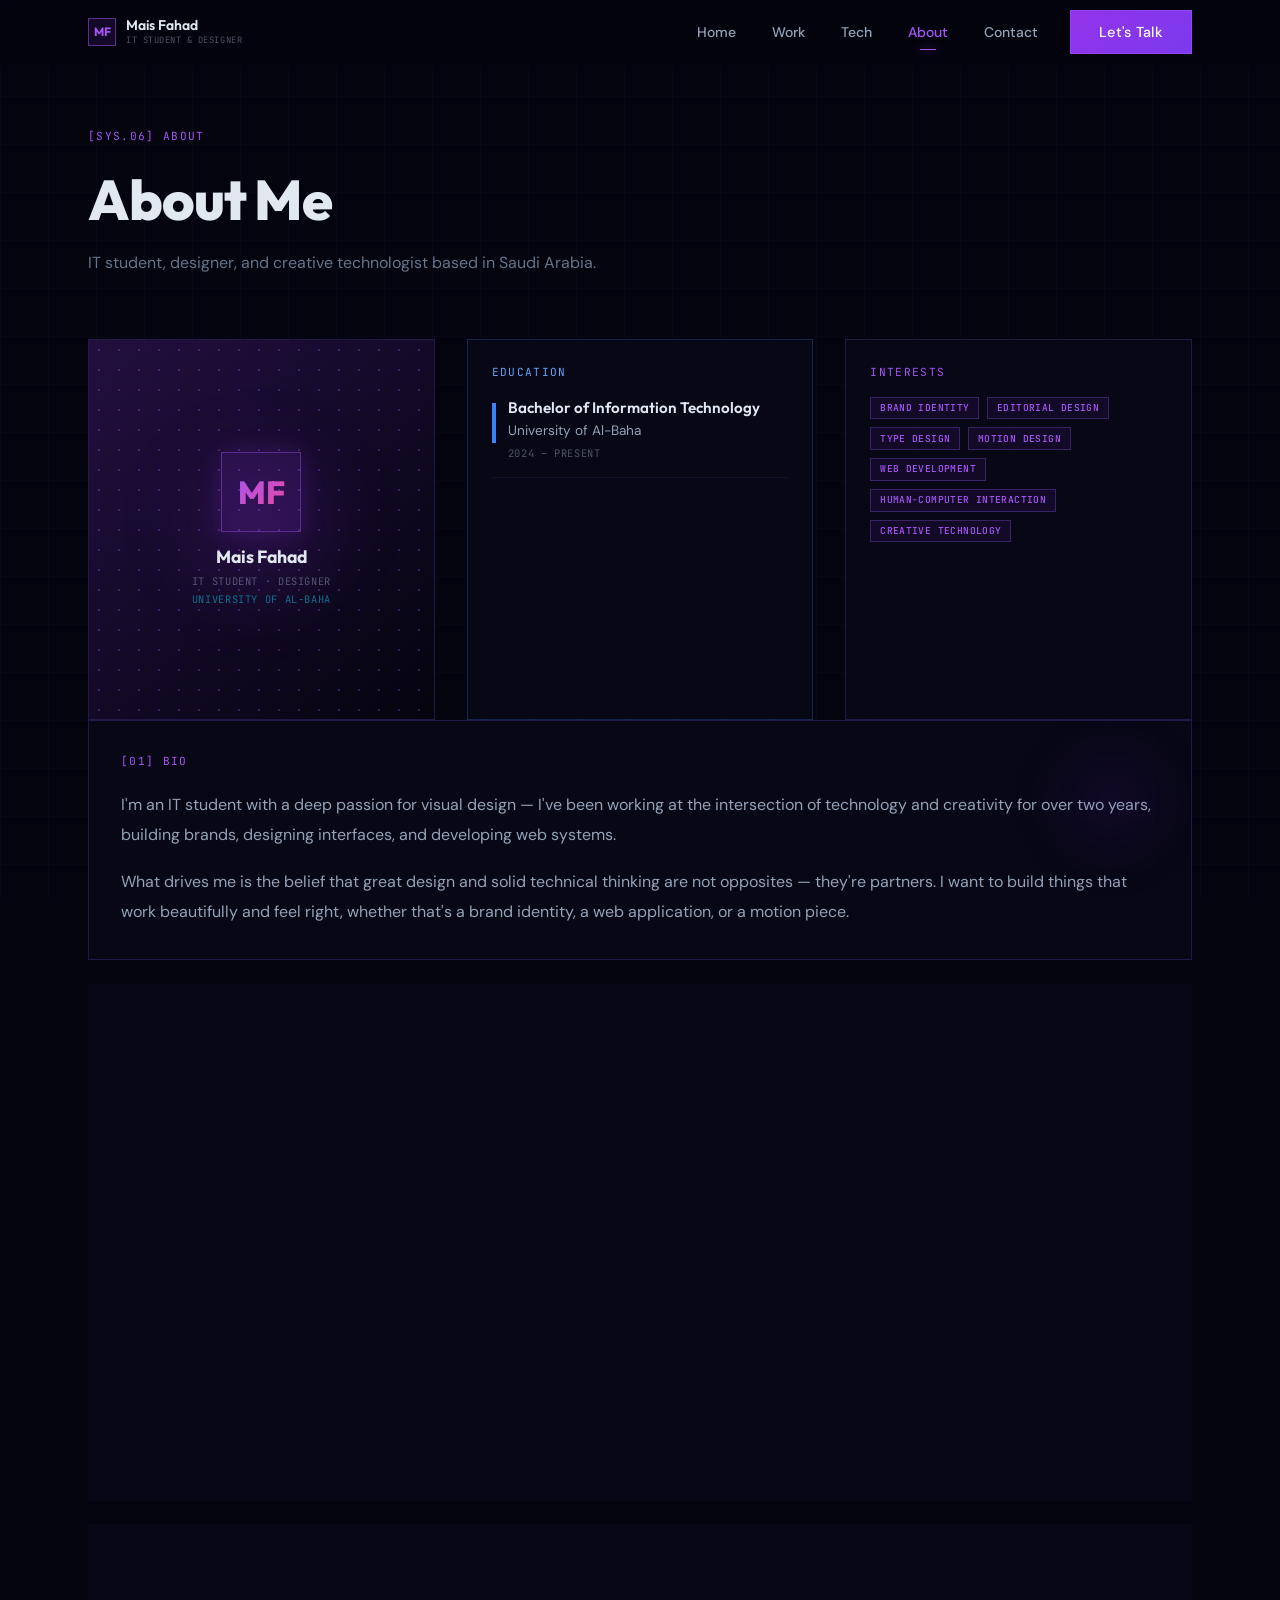
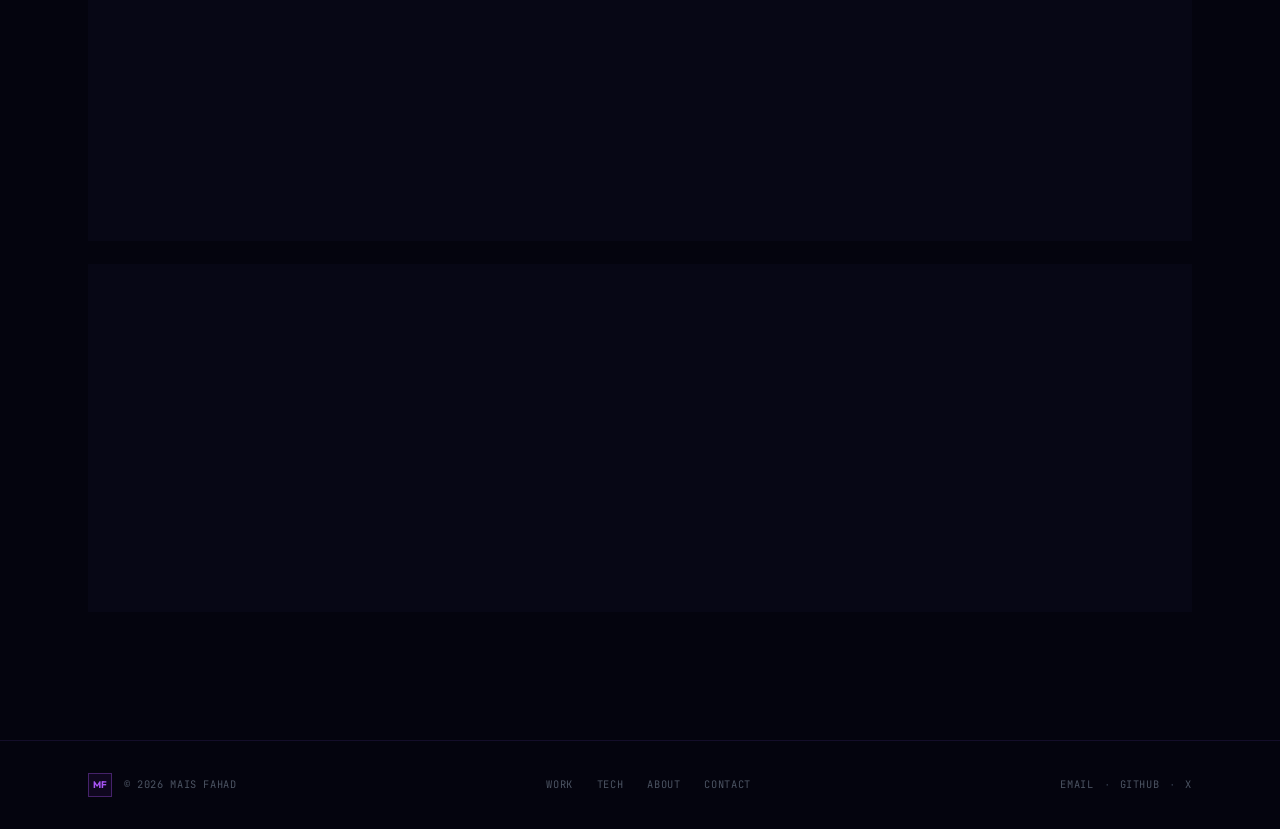
==== about.html @ eadaa285 "first" ====
<!DOCTYPE html>
<html lang="en">
  <head>
    <meta charset="UTF-8" />
    <meta name="viewport" content="width=device-width, initial-scale=1.0" />
    <title>About — Mais Fahad</title>
    <link rel="stylesheet" href="css/style.css" />
  </head>
  <body data-page="about">
    <div class="site">
      <!-- Very subtle pixel grid over entire site -->
      <div class="site-grid" aria-hidden="true"></div>

      <!-- ===== NAVIGATION ===== -->
      <header class="nav" id="nav">
        <nav class="nav__inner">
          <a href="index.html" class="nav__logo">
            <div class="nav__logo-mark"><span>MF</span></div>
            <div class="nav__logo-text">
              <span class="nav__logo-name">Mais Fahad</span>
              <span class="label-mono nav__logo-role">IT STUDENT &amp; DESIGNER</span>
            </div>
          </a>

          <!-- Desktop links -->
          <div class="nav__links">
            <a href="index.html" class="nav__link">Home</a>
            <a href="work.html" class="nav__link">Work</a>
            <a href="tech.html" class="nav__link">Tech</a>
            <a href="about.html" class="nav__link is-active">About</a>
            <a href="contact.html" class="nav__link">Contact</a>
            <a href="contact.html" class="btn-primary nav__cta">Let's Talk</a>
          </div>

          <!-- Mobile hamburger -->
          <button class="nav__toggle" id="nav-toggle" aria-label="Toggle menu" aria-expanded="false" aria-controls="mobile-menu" type="button">
            <span class="nav__toggle-bar"></span>
            <span class="nav__toggle-bar"></span>
            <span class="nav__toggle-bar"></span>
          </button>
        </nav>

        <!-- Mobile menu (opened by the hamburger) -->
        <div class="nav__mobile" id="mobile-menu">
          <a href="index.html" class="nav__mobile-link">Home</a>
          <a href="work.html" class="nav__mobile-link">Work</a>
          <a href="tech.html" class="nav__mobile-link">Tech</a>
          <a href="about.html" class="nav__mobile-link is-active">About</a>
          <a href="contact.html" class="nav__mobile-link">Contact</a>
        </div>
      </header>

      <!-- ===== PAGE CONTENT ===== -->
      <main class="site-main page-enter">
<div class="about">
  <!-- ===== HEADER ===== -->
  <div class="about__header">
    <div class="section-label about__eyebrow">[SYS.06] ABOUT</div>
    <h1 class="about__title">About Me</h1>
    <p class="about__intro">IT student, designer, and creative technologist based in Saudi Arabia.</p>
  </div>

  <!-- ===== IDENTITY / EDUCATION / INTERESTS ===== -->
  <div class="about__top">
    <!-- Avatar / identity card -->
    <div>
      <div class="neon-card about-identity">
        <div class="about-identity__bg"></div>
        <div class="about-identity__dots"></div>
        <div class="about-identity__glow" aria-hidden="true"></div>
        <div class="about-identity__content">
          <div class="about-identity__monogram">
            <span class="about-identity__initials">MF</span>
          </div>
          <div class="about-identity__text">
            <div class="about-identity__name">Mais Fahad</div>
            <div class="label-mono about-identity__role">IT STUDENT · DESIGNER</div>
            <div class="label-mono about-identity__school">UNIVERSITY OF AL-BAHA</div>
          </div>
        </div>
      </div>
    </div>

    <!-- Education -->
    <div class="neon-card about-education">
      <div class="section-label about-education__label">EDUCATION</div>
      <div class="about-education__item">
        <div class="about-education__bar"></div>
        <div>
          <div class="about-education__degree">Bachelor of Information Technology</div>
          <div class="about-education__school">University of Al-Baha</div>
          <div class="label-mono about-education__dates">2024 – PRESENT</div>
        </div>
      </div>
    </div>

    <!-- Interests -->
    <div class="neon-card about-interests">
      <div class="section-label about-interests__label">INTERESTS</div>
      <div class="about-interests__list">
        <span class="tag about-tag">Brand Identity</span>
        <span class="tag about-tag">Editorial Design</span>
        <span class="tag about-tag">Type Design</span>
        <span class="tag about-tag">Motion Design</span>
        <span class="tag about-tag">Web Development</span>
        <span class="tag about-tag">Human-Computer Interaction</span>
        <span class="tag about-tag">Creative Technology</span>
      </div>
    </div>
  </div>

  <!-- ===== MAIN COLUMN ===== -->
  <div class="about__main">
    <!-- Bio -->
    <div class="neon-card about-card about-bio">
      <div class="about-bio__glow" aria-hidden="true"></div>
      <div class="section-label about-card__label">[01] BIO</div>
      <p class="about-bio__text about-bio__text--spaced">
        I'm an IT student with a deep passion for visual design — I've been working at the
        intersection of technology and creativity for over two years, building brands,
        designing interfaces, and developing web systems.
      </p>
      <p class="about-bio__text">
        What drives me is the belief that great design and solid technical thinking are not
        opposites — they're partners. I want to build things that work beautifully and feel
        right, whether that's a brand identity, a web application, or a motion piece.
      </p>
    </div>

    <!-- Skills -->
    <div class="neon-card about-card">
      <div class="section-label about-card__label about-card__label--lg">[02] SKILLS</div>
      <div class="about-skills">
        <div class="about-skill about-accent--lilac about-skill--ui-ux">
          <div class="about-skill__head">
            <span class="about-skill__name">UI/UX Design</span>
            <span class="label-mono">90%</span>
          </div>
          <div class="about-skill__track">
            <div class="about-skill__fill"></div>
            <div class="about-skill__marker"></div>
          </div>
        </div>
        <div class="about-skill about-accent--pink about-skill--graphic">
          <div class="about-skill__head">
            <span class="about-skill__name">Graphic Design</span>
            <span class="label-mono">92%</span>
          </div>
          <div class="about-skill__track">
            <div class="about-skill__fill"></div>
            <div class="about-skill__marker"></div>
          </div>
        </div>
        <div class="about-skill about-accent--purple about-skill--branding">
          <div class="about-skill__head">
            <span class="about-skill__name">Branding</span>
            <span class="label-mono">85%</span>
          </div>
          <div class="about-skill__track">
            <div class="about-skill__fill"></div>
            <div class="about-skill__marker"></div>
          </div>
        </div>
        <div class="about-skill about-accent--orange about-skill--motion">
          <div class="about-skill__head">
            <span class="about-skill__name">Motion Graphics</span>
            <span class="label-mono">75%</span>
          </div>
          <div class="about-skill__track">
            <div class="about-skill__fill"></div>
            <div class="about-skill__marker"></div>
          </div>
        </div>
        <div class="about-skill about-accent--blue about-skill--html-css">
          <div class="about-skill__head">
            <span class="about-skill__name">HTML &amp; CSS</span>
            <span class="label-mono">88%</span>
          </div>
          <div class="about-skill__track">
            <div class="about-skill__fill"></div>
            <div class="about-skill__marker"></div>
          </div>
        </div>
        <div class="about-skill about-accent--yellow about-skill--javascript">
          <div class="about-skill__head">
            <span class="about-skill__name">JavaScript</span>
            <span class="label-mono">72%</span>
          </div>
          <div class="about-skill__track">
            <div class="about-skill__fill"></div>
            <div class="about-skill__marker"></div>
          </div>
        </div>
        <div class="about-skill about-accent--purple about-skill--php">
          <div class="about-skill__head">
            <span class="about-skill__name">PHP</span>
            <span class="label-mono">65%</span>
          </div>
          <div class="about-skill__track">
            <div class="about-skill__fill"></div>
            <div class="about-skill__marker"></div>
          </div>
        </div>
        <div class="about-skill about-accent--cyan about-skill--mysql">
          <div class="about-skill__head">
            <span class="about-skill__name">MySQL</span>
            <span class="label-mono">68%</span>
          </div>
          <div class="about-skill__track">
            <div class="about-skill__fill"></div>
            <div class="about-skill__marker"></div>
          </div>
        </div>
      </div>
    </div>

    <!-- Tools -->
    <div class="neon-card about-card">
      <div class="section-label about-card__label">[03] TOOLS</div>
      <div class="about-tools">
        <div class="about-tool about-accent--lilac">
          <div class="about-tool__bar"></div>
          <div>
            <div class="about-tool__name">Figma</div>
            <div class="label-mono about-tool__category">DESIGN</div>
          </div>
        </div>
        <div class="about-tool about-accent--orange">
          <div class="about-tool__bar"></div>
          <div>
            <div class="about-tool__name">Adobe Illustrator</div>
            <div class="label-mono about-tool__category">DESIGN</div>
          </div>
        </div>
        <div class="about-tool about-accent--blue">
          <div class="about-tool__bar"></div>
          <div>
            <div class="about-tool__name">Adobe Photoshop</div>
            <div class="label-mono about-tool__category">DESIGN</div>
          </div>
        </div>
        <div class="about-tool about-accent--purple">
          <div class="about-tool__bar"></div>
          <div>
            <div class="about-tool__name">After Effects</div>
            <div class="label-mono about-tool__category">MOTION</div>
          </div>
        </div>
        <div class="about-tool about-accent--cyan">
          <div class="about-tool__bar"></div>
          <div>
            <div class="about-tool__name">VS Code</div>
            <div class="label-mono about-tool__category">DEVELOPMENT</div>
          </div>
        </div>
      </div>
    </div>

    <!-- Experience -->
    <div class="neon-card about-card">
      <div class="section-label about-card__label about-card__label--lg">[04] EXPERIENCE</div>
      <div class="about-timeline">
        <div class="about-timeline__item about-accent--lilac">
          <div class="about-timeline__rail">
            <div class="about-timeline__dot"></div>
            <div class="about-timeline__line"></div>
          </div>
          <div class="about-timeline__body">
            <div class="about-timeline__head">
              <div>
                <div class="about-timeline__org">Tuwaiq Club</div>
                <div class="about-timeline__role">Graphic Design Department</div>
              </div>
              <span class="tag about-timeline__tag">University Club</span>
            </div>
            <p class="about-timeline__text">Designed visual content for data science and AI events, summer challenge campaigns, calendars, and educational materials. Led visual direction for several club initiatives.</p>
          </div>
        </div>

        <div class="about-timeline__item about-accent--blue">
          <div class="about-timeline__rail">
            <div class="about-timeline__dot"></div>
          </div>
          <div class="about-timeline__body">
            <div class="about-timeline__head">
              <div>
                <div class="about-timeline__org">Google Developer Groups</div>
                <div class="about-timeline__role">University of Al Baha</div>
              </div>
              <span class="tag about-timeline__tag">Community Organization</span>
            </div>
            <p class="about-timeline__text">Created visual content for GDG UBA events including the Big Sisters initiative and data privacy awareness campaigns. Contributed to building a consistent brand voice for the chapter.</p>
          </div>
        </div>
      </div>
    </div>
  </div>
</div>
      </main>

      <!-- ===== FOOTER ===== -->
      <footer class="footer">
        <div class="footer__inner">
          <div class="footer__brand">
            <div class="footer__logo-mark"><span>MF</span></div>
            <span class="label-mono">© 2026 MAIS FAHAD</span>
          </div>

          <div class="footer__nav">
            <a href="work.html" class="label-mono">WORK</a>
            <a href="tech.html" class="label-mono">TECH</a>
            <a href="about.html" class="label-mono">ABOUT</a>
            <a href="contact.html" class="label-mono">CONTACT</a>
          </div>

          <div class="footer__social">
            <a href="mailto:maeesfahad@gmail.com" class="label-mono">EMAIL</a>
            <span class="footer__sep">·</span>
            <a href="https://github.com/miishooo" target="_blank" rel="noopener noreferrer" class="label-mono">GITHUB</a>
            <span class="footer__sep">·</span>
            <a href="https://x.com/it_miso07?s=11" target="_blank" rel="noopener noreferrer" class="label-mono">X</a>
          </div>
        </div>
      </footer>
    </div>

    <script src="js/script.js"></script>
  </body>
</html>
---- css/style.css ----
/* ==========================================================================
   MAIS FAHAD — PORTFOLIO
   Single stylesheet for every page.

   TABLE OF CONTENTS
   1. Fonts
   2. Design tokens (colors, fonts)  <- edit colors here
   3. Reset
   4. Base elements
   5. Shared components (cards, buttons, tags, labels, gradients, halftone)
   6. Layout shell (site wrapper, nav, footer, halftone blob)
   7. Page: Home
   8. Page: Work
   9. Page: Project (case study)
  10. Page: Tech
  11. Page: About
  12. Page: Contact
  13. Page: 404
   ========================================================================== */

/* 1. FONTS ================================================================ */
@import url('https://fonts.googleapis.com/css2?family=Outfit:wght@300;400;500;600;700;800&family=DM+Sans:opsz,wght@9..40,300;9..40,400;9..40,500;9..40,600&family=JetBrains+Mono:wght@400;500&display=swap');

/* 2. DESIGN TOKENS ======================================================== */
:root {
  --font-display: 'Outfit', sans-serif;
  --font-sans: 'DM Sans', sans-serif;
  --font-mono: 'JetBrains Mono', monospace;

  --color-bg: #04040e;
  --color-surface: #090919;
  --color-surface-2: #0e0e24;

  --color-purple: #9333ea;
  --color-purple-light: #a855f7;
  --color-pink: #ec4899;
  --color-pink-light: #f472b6;
  --color-blue: #3b82f6;
  --color-blue-light: #60a5fa;
  --color-cyan: #06b6d4;
  --color-orange: #f97316;
  --color-yellow: #fbbf24;

  --color-text: #e2e8f0;
  --color-dim: #94a3b8;
  --color-muted: #475569;
  --color-border: #1e1b40;

  --ease-default: cubic-bezier(0.4, 0, 0.2, 1);
}

/* Project color themes. Add a matching selector here when adding a new color
   to the project data. JavaScript selects themes without writing inline CSS. */
[data-c1="#9333ea"] { --c1: #9333ea; --c1-rgb: 147, 51, 234; }
[data-c1="#3b82f6"] { --c1: #3b82f6; --c1-rgb: 59, 130, 246; }
[data-c1="#7c3aed"] { --c1: #7c3aed; --c1-rgb: 124, 58, 237; }
[data-c1="#f97316"] { --c1: #f97316; --c1-rgb: 249, 115, 22; }
[data-c1="#a855f7"] { --c1: #a855f7; --c1-rgb: 168, 85, 247; }
[data-c1="#ec4899"] { --c1: #ec4899; --c1-rgb: 236, 72, 153; }
[data-c1="#06b6d4"] { --c1: #06b6d4; --c1-rgb: 6, 182, 212; }
[data-c2="#ec4899"] { --c2: #ec4899; --c2-rgb: 236, 72, 153; }
[data-c2="#06b6d4"] { --c2: #06b6d4; --c2-rgb: 6, 182, 212; }
[data-c2="#3b82f6"] { --c2: #3b82f6; --c2-rgb: 59, 130, 246; }
[data-c2="#fbbf24"] { --c2: #fbbf24; --c2-rgb: 251, 191, 36; }
[data-c2="#a855f7"] { --c2: #a855f7; --c2-rgb: 168, 85, 247; }
[data-c2="#9333ea"] { --c2: #9333ea; --c2-rgb: 147, 51, 234; }
[data-o="#9333ea"] { --o: #9333ea; --o-rgb: 147, 51, 234; }
[data-o="#3b82f6"] { --o: #3b82f6; --o-rgb: 59, 130, 246; }
[data-o="#06b6d4"] { --o: #06b6d4; --o-rgb: 6, 182, 212; }
[data-accent="#9333ea"] { --accent: #9333ea; --accent-rgb: 147, 51, 234; }
[data-accent="#3b82f6"] { --accent: #3b82f6; --accent-rgb: 59, 130, 246; }
[data-accent="#7c3aed"] { --accent: #7c3aed; --accent-rgb: 124, 58, 237; }
[data-accent="#f97316"] { --accent: #f97316; --accent-rgb: 249, 115, 22; }
[data-accent="#a855f7"] { --accent: #a855f7; --accent-rgb: 168, 85, 247; }
[data-accent="#ec4899"] { --accent: #ec4899; --accent-rgb: 236, 72, 153; }
[data-accent="#06b6d4"] { --accent: #06b6d4; --accent-rgb: 6, 182, 212; }
[data-accent="#fbbf24"] { --accent: #fbbf24; --accent-rgb: 251, 191, 36; }
[data-accent="#60a5fa"] { --accent: #60a5fa; --accent-rgb: 96, 165, 250; }
[data-b="#9333ea"] { --b: #9333ea; --b-rgb: 147, 51, 234; }
[data-b="#3b82f6"] { --b: #3b82f6; --b-rgb: 59, 130, 246; }
[data-b="#7c3aed"] { --b: #7c3aed; --b-rgb: 124, 58, 237; }
[data-b="#f97316"] { --b: #f97316; --b-rgb: 249, 115, 22; }
[data-b="#a855f7"] { --b: #a855f7; --b-rgb: 168, 85, 247; }
[data-b="#ec4899"] { --b: #ec4899; --b-rgb: 236, 72, 153; }
[data-b="#06b6d4"] { --b: #06b6d4; --b-rgb: 6, 182, 212; }
[data-b="#7A8C6E"] { --b: #7A8C6E; --b-rgb: 122, 140, 110; }
[data-a="#ec4899"] { --a: #ec4899; --a-rgb: 236, 72, 153; }
[data-a="#06b6d4"] { --a: #06b6d4; --a-rgb: 6, 182, 212; }
[data-a="#3b82f6"] { --a: #3b82f6; --a-rgb: 59, 130, 246; }
[data-a="#fbbf24"] { --a: #fbbf24; --a-rgb: 251, 191, 36; }
[data-a="#a855f7"] { --a: #a855f7; --a-rgb: 168, 85, 247; }
[data-a="#9333ea"] { --a: #9333ea; --a-rgb: 147, 51, 234; }
[data-a="#3D4A32"] { --a: #3D4A32; --a-rgb: 61, 74, 50; }
[data-swatch="#7A8C6E"] { --swatch: #7A8C6E; }
[data-swatch="#D4C4A0"] { --swatch: #D4C4A0; }
[data-swatch="#3D4A32"] { --swatch: #3D4A32; }
[data-swatch="#E8B4A0"] { --swatch: #E8B4A0; }
[data-swatch="#F5EDD8"] { --swatch: #F5EDD8; }

/* 3. RESET ================================================================ */
*,
*::before,
*::after,
::backdrop {
  box-sizing: border-box;
  border: 0 solid;
  margin: 0;
  padding: 0;
}

html {
  -webkit-text-size-adjust: 100%;
  tab-size: 4;
  line-height: 1.5;
  font-family: var(--font-sans);
  -webkit-tap-highlight-color: transparent;
  scroll-behavior: smooth;
}

h1, h2, h3, h4, h5, h6 {
  font-size: inherit;
  font-weight: inherit;
}

a {
  color: inherit;
  text-decoration: inherit;
}

b, strong { font-weight: bolder; }

ol, ul, menu { list-style: none; }

img, svg, video, canvas, audio, iframe, embed, object {
  display: block;
  vertical-align: middle;
}

img, video {
  max-width: 100%;
  height: auto;
}

button, input, select, optgroup, textarea {
  font: inherit;
  font-feature-settings: inherit;
  font-variation-settings: inherit;
  letter-spacing: inherit;
  color: inherit;
  opacity: 1;
  background-color: transparent;
  border-radius: 0;
}

button, input[type='button'], input[type='reset'], input[type='submit'] {
  appearance: button;
}

::placeholder {
  opacity: 1;
  color: color-mix(in oklab, currentcolor 50%, transparent);
}

textarea { resize: vertical; }

[hidden] { display: none !important; }

/* 4. BASE ELEMENTS ======================================================== */
body {
  background-color: #04040e;
  color: #e2e8f0;
  font-family: 'DM Sans', sans-serif;
  -webkit-font-smoothing: antialiased;
  -moz-osx-font-smoothing: grayscale;
  overflow-x: hidden;
}

::-webkit-scrollbar { width: 3px; }
::-webkit-scrollbar-track { background: #04040e; }
::-webkit-scrollbar-thumb {
  background: rgba(147, 51, 234, 0.5);
  border-radius: 2px;
}

/* 5. SHARED COMPONENTS ==================================================== */
.halftone {
  background-image: radial-gradient(circle, rgba(168, 85, 247, 0.38) 1px, transparent 1px);
  background-size: 20px 20px;
}

.halftone-sm {
  background-image: radial-gradient(circle, rgba(168, 85, 247, 0.25) 1px, transparent 1px);
  background-size: 13px 13px;
}

.halftone-blue {
  background-image: radial-gradient(circle, rgba(59, 130, 246, 0.3) 1px, transparent 1px);
  background-size: 16px 16px;
}

.halftone-pink {
  background-image: radial-gradient(circle, rgba(236, 72, 153, 0.25) 1px, transparent 1px);
  background-size: 18px 18px;
}

.pixel-grid {
  background-image:
    linear-gradient(rgba(139, 92, 246, 0.05) 1px, transparent 1px),
    linear-gradient(90deg, rgba(139, 92, 246, 0.05) 1px, transparent 1px);
  background-size: 48px 48px;
}

.scanlines::after {
  content: '';
  position: absolute;
  inset: 0;
  background: repeating-linear-gradient(
    0deg,
    transparent,
    transparent 3px,
    rgba(0, 0, 0, 0.05) 3px,
    rgba(0, 0, 0, 0.05) 4px
  );
  pointer-events: none;
  z-index: 1;
}

.neon-card {
  border: 1px solid rgba(139, 92, 246, 0.22);
  background: rgba(9, 9, 25, 0.75);
  backdrop-filter: blur(4px);
  transition: border-color 0.3s ease, box-shadow 0.3s ease;
}

.neon-card:hover {
  border-color: rgba(168, 85, 247, 0.5);
  box-shadow: 0 0 28px rgba(147, 51, 234, 0.14), inset 0 0 28px rgba(147, 51, 234, 0.04);
}

.neon-card-pink:hover {
  border-color: rgba(236, 72, 153, 0.5);
  box-shadow: 0 0 28px rgba(236, 72, 153, 0.14), inset 0 0 28px rgba(236, 72, 153, 0.04);
}

.neon-card-blue:hover {
  border-color: rgba(59, 130, 246, 0.5);
  box-shadow: 0 0 28px rgba(59, 130, 246, 0.14), inset 0 0 28px rgba(59, 130, 246, 0.04);
}

.btn-primary {
  background: linear-gradient(135deg, #9333ea 0%, #7c3aed 100%);
  border: 1px solid rgba(168, 85, 247, 0.5);
  color: #fff;
  font-family: 'DM Sans', sans-serif;
  font-weight: 500;
  padding: 0.65rem 1.75rem;
  font-size: 0.9rem;
  letter-spacing: 0.02em;
  transition: all 0.25s ease;
  position: relative;
  overflow: hidden;
}

.btn-primary::after {
  content: '';
  position: absolute;
  inset: 0;
  background: linear-gradient(135deg, transparent 0%, rgba(255, 255, 255, 0.07) 100%);
  opacity: 0;
  transition: opacity 0.25s ease;
}

.btn-primary:hover {
  box-shadow: 0 0 20px rgba(147, 51, 234, 0.45), 0 0 40px rgba(147, 51, 234, 0.2);
  transform: translateY(-1px);
}

.btn-primary:hover::after { opacity: 1; }

.btn-ghost {
  border: 1px solid rgba(139, 92, 246, 0.3);
  color: #a855f7;
  background: transparent;
  font-family: 'DM Sans', sans-serif;
  font-weight: 500;
  padding: 0.65rem 1.75rem;
  font-size: 0.9rem;
  letter-spacing: 0.02em;
  transition: all 0.25s ease;
}

.btn-ghost:hover {
  border-color: rgba(168, 85, 247, 0.6);
  background: rgba(147, 51, 234, 0.1);
  box-shadow: 0 0 16px rgba(147, 51, 234, 0.2);
}

.tag {
  font-family: 'JetBrains Mono', monospace;
  font-size: 0.65rem;
  font-weight: 500;
  padding: 0.2rem 0.55rem;
  border: 1px solid rgba(139, 92, 246, 0.3);
  color: #a855f7;
  background: rgba(147, 51, 234, 0.08);
  letter-spacing: 0.04em;
  text-transform: uppercase;
}

.tag-blue {
  border-color: rgba(59, 130, 246, 0.3);
  color: #60a5fa;
  background: rgba(59, 130, 246, 0.08);
}

.tag-pink {
  border-color: rgba(236, 72, 153, 0.3);
  color: #f472b6;
  background: rgba(236, 72, 153, 0.08);
}

.tag-cyan {
  border-color: rgba(6, 182, 212, 0.3);
  color: #06b6d4;
  background: rgba(6, 182, 212, 0.08);
}

.label-mono {
  font-family: 'JetBrains Mono', monospace;
  font-size: 0.65rem;
  color: rgba(148, 163, 184, 0.5);
  letter-spacing: 0.06em;
  text-transform: uppercase;
}

.section-label {
  font-family: 'JetBrains Mono', monospace;
  font-size: 0.7rem;
  color: #a855f7;
  letter-spacing: 0.12em;
  text-transform: uppercase;
}

.gradient-text-purple {
  background: linear-gradient(135deg, #a855f7 0%, #ec4899 100%);
  -webkit-background-clip: text;
  -webkit-text-fill-color: transparent;
  background-clip: text;
}

.gradient-text-blue {
  background: linear-gradient(135deg, #60a5fa 0%, #a855f7 100%);
  -webkit-background-clip: text;
  -webkit-text-fill-color: transparent;
  background-clip: text;
}

.thin-divider {
  height: 1px;
  background: linear-gradient(90deg, transparent, rgba(139, 92, 246, 0.3), transparent);
}

.page-enter { animation: pageEnter 0.4s ease forwards; }

@keyframes pageEnter {
  from { opacity: 0; transform: translateY(12px); }
  to { opacity: 1; transform: translateY(0); }
}

@keyframes pulse {
  0%, 100% { opacity: 1; }
  50% { opacity: 0.4; }
}

@keyframes spin {
  to { transform: rotate(360deg); }
}

/* 6. LAYOUT SHELL ========================================================= */
.site {
  min-height: 100vh;
  display: flex;
  flex-direction: column;
  background: #04040e;
}

.site-grid {
  position: fixed;
  inset: 0;
  pointer-events: none;
  z-index: 0;
  background-image:
    linear-gradient(rgba(139, 92, 246, 0.04) 1px, transparent 1px),
    linear-gradient(90deg, rgba(139, 92, 246, 0.04) 1px, transparent 1px);
  background-size: 48px 48px;
}

.site-main {
  position: relative;
  z-index: 10;
  flex: 1 1 0%;
}

/* ---- Nav ---- */
.nav {
  position: fixed;
  top: 0;
  left: 0;
  right: 0;
  z-index: 50;
  background: rgba(4, 4, 14, 0.6);
  backdrop-filter: blur(16px);
  border-bottom: 1px solid transparent;
  transition: all 0.3s var(--ease-default);
}

.nav.is-scrolled {
  background: rgba(4, 4, 14, 0.9);
  border-bottom-color: rgba(139, 92, 246, 0.18);
}

.nav__inner {
  max-width: 72rem;
  margin: 0 auto;
  padding: 0 1.5rem;
  height: 4rem;
  display: flex;
  align-items: center;
  justify-content: space-between;
}

.nav__logo {
  display: flex;
  align-items: center;
  gap: 0.625rem;
}

.nav__logo-mark {
  width: 1.75rem;
  height: 1.75rem;
  display: flex;
  align-items: center;
  justify-content: center;
  border: 1px solid rgba(168, 85, 247, 0.5);
  background: rgba(147, 51, 234, 0.12);
}

.nav__logo-mark span {
  font-family: Outfit, sans-serif;
  color: #a855f7;
  font-size: 0.75rem;
  line-height: calc(4 / 3);
  font-weight: 700;
}

.nav__logo-text {
  display: flex;
  flex-direction: column;
}

.nav__logo-name {
  font-family: Outfit, sans-serif;
  color: #e2e8f0;
  font-size: 0.875rem;
  line-height: 1.25;
  font-weight: 600;
}

.nav__logo-role {
  font-size: 0.55rem;
}

.nav__links {
  display: none;
  align-items: center;
  gap: 0.25rem;
}

.nav__link {
  position: relative;
  padding: 0.5rem 1rem;
  font-family: 'DM Sans', sans-serif;
  font-size: 0.875rem;
  line-height: calc(10 / 7);
  font-weight: 500;
  color: #94a3b8;
  transition: all 0.2s var(--ease-default);
}

.nav__link:hover { color: #e2e8f0; }

.nav__link.is-active,
.nav__link.is-active:hover { color: #a855f7; }

.nav__link.is-active::after {
  content: '';
  position: absolute;
  bottom: 0;
  left: 50%;
  transform: translateX(-50%);
  width: 1rem;
  height: 1px;
  background: #a855f7;
  box-shadow: 0 0 8px rgba(168, 85, 247, 0.8);
}

.nav__cta {
  margin-left: 0.75rem;
  font-size: 0.9rem;
  line-height: calc(10 / 7);
}

.nav__toggle {
  display: flex;
  flex-direction: column;
  gap: 0.375rem;
  padding: 0.5rem;
}

.nav__toggle-bar {
  display: block;
  width: 1.25rem;
  height: 1px;
  background: #e2e8f0;
  transition: all 0.2s var(--ease-default);
}

.nav.is-open .nav__toggle-bar:nth-child(1) { transform: rotate(45deg) translateY(6px); }
.nav.is-open .nav__toggle-bar:nth-child(2) { opacity: 0; }
.nav.is-open .nav__toggle-bar:nth-child(3) { transform: rotate(-45deg) translateY(-6px); }

.nav__mobile {
  display: none;
  flex-direction: column;
  gap: 0.25rem;
  padding: 0.5rem 1.5rem 1.5rem;
  background: rgba(4, 4, 14, 0.97);
  border-top: 1px solid rgba(139, 92, 246, 0.18);
}

.nav.is-open .nav__mobile { display: flex; }

.nav__mobile-link {
  padding: 0.75rem 1rem;
  font-family: 'DM Sans', sans-serif;
  font-size: 0.875rem;
  line-height: calc(10 / 7);
  font-weight: 500;
  border-left: 2px solid transparent;
  color: #94a3b8;
  transition: all 0.2s var(--ease-default);
}

.nav__mobile-link:hover {
  color: #e2e8f0;
  border-left-color: #475569;
}

.nav__mobile-link.is-active,
.nav__mobile-link.is-active:hover {
  border-left-color: #a855f7;
  color: #a855f7;
  background: rgba(147, 51, 234, 0.05);
}

@media (min-width: 768px) {
  .nav__links { display: flex; }
  .nav__toggle { display: none; }
  .nav__mobile,
  .nav.is-open .nav__mobile { display: none; }
}

/* ---- Footer ---- */
.footer {
  position: relative;
  z-index: 10;
  margin-top: auto;
  border-top: 1px solid rgba(139, 92, 246, 0.12);
}

.footer__inner {
  max-width: 72rem;
  margin: 0 auto;
  padding: 2rem 1.5rem;
  display: flex;
  flex-direction: column;
  align-items: center;
  justify-content: space-between;
  gap: 1rem;
}

.footer__brand,
.footer__social {
  display: flex;
  align-items: center;
  gap: 0.75rem;
}

.footer__nav {
  display: flex;
  align-items: center;
  gap: 1.5rem;
}

.footer__logo-mark {
  width: 1.5rem;
  height: 1.5rem;
  display: flex;
  align-items: center;
  justify-content: center;
  border: 1px solid rgba(168, 85, 247, 0.35);
  background: rgba(147, 51, 234, 0.08);
}

.footer__logo-mark span {
  font-family: Outfit, sans-serif;
  color: #a855f7;
  font-size: 0.6rem;
  line-height: calc(4 / 3);
  font-weight: 700;
}

.footer__sep {
  color: #475569;
  font-size: 0.75rem;
  line-height: calc(4 / 3);
}

@media (min-width: 640px) {
  .footer__inner { flex-direction: row; }
}

/* ---- Halftone blob (decorative background art) ---- */
.blob {
  position: relative;
  overflow: hidden;
}

.blob__orb {
  position: absolute;
  border-radius: 9999px;
}

.blob__orb--hero-1 {
  width: 420px; height: 420px; top: 5%; left: 15%;
  background: radial-gradient(circle, rgba(147, 51, 234, 0.35) 0%, transparent 70%);
  filter: blur(60px);
}
.blob__orb--hero-2 {
  width: 320px; height: 320px; top: 30%; left: 45%;
  background: radial-gradient(circle, rgba(236, 72, 153, 0.25) 0%, transparent 70%);
  filter: blur(50px);
}
.blob__orb--hero-3 {
  width: 280px; height: 280px; top: 50%; left: 5%;
  background: radial-gradient(circle, rgba(59, 130, 246, 0.22) 0%, transparent 70%);
  filter: blur(55px);
}
.blob__orb--hero-4 {
  width: 120px; height: 120px; top: 15%; left: 70%;
  background: radial-gradient(circle, rgba(249, 115, 22, 0.18) 0%, transparent 70%);
  filter: blur(35px);
}
.blob__orb--contact-1 {
  width: 500px; height: 500px; top: -20%; right: -10%;
  background: radial-gradient(circle, rgba(147, 51, 234, 0.28) 0%, transparent 70%);
  filter: blur(80px);
}
.blob__orb--contact-2 {
  width: 350px; height: 350px; bottom: -10%; left: 10%;
  background: radial-gradient(circle, rgba(59, 130, 246, 0.2) 0%, transparent 70%);
  filter: blur(70px);
}
.blob__orb--subtle {
  width: 600px; height: 300px; top: 0; left: 50%; transform: translateX(-50%);
  background: radial-gradient(ellipse, rgba(147, 51, 234, 0.12) 0%, transparent 70%);
  filter: blur(60px);
}

.blob__dots {
  position: absolute;
  inset: 0;
  background-image: radial-gradient(circle, rgba(168, 85, 247, 0.32) 1px, transparent 1px);
  background-size: 22px 22px;
}

.blob__art {
  position: absolute;
  inset: 0;
  width: 100%;
  height: 100%;
  pointer-events: none;
}

.blob--fill {
  width: 100%;
  height: 100%;
}

/* ==========================================================================
   7. PAGE: HOME  (index.html)
   Sections: hero, divider, about preview, work CTA
   ========================================================================== */

/* ---- Hero ---- */
.home-hero {
  position: relative;
  min-height: 100vh;
  display: flex;
  align-items: center;
  overflow: hidden;
  padding-top: 4rem;
}

.home-hero__inner {
  position: relative;
  z-index: 10;
  width: 100%;
  max-width: 72rem;
  margin: 0 auto;
  padding: 5rem 1.5rem;
  display: grid;
  align-items: center;
  gap: 3rem;
}

.home-hero__text {
  display: flex;
  flex-direction: column;
  gap: 1.75rem;
}

.home-hero__eyebrow {
  display: flex;
  align-items: center;
  gap: 0.75rem;
}

.home-hero__badge {
  display: inline-flex;
  align-items: center;
  gap: 0.375rem;
  padding: 0.25rem 0.75rem;
  border: 1px solid rgba(6, 182, 212, 0.35);
  background: rgba(6, 182, 212, 0.07);
  color: #06b6d4;
  font-family: 'JetBrains Mono', monospace;
  font-size: 0.65rem;
  line-height: calc(4 / 3);
}

.home-hero__badge-dot,
.home-status__dot {
  border-radius: 9999px;
  background: #06b6d4;
  animation: pulse 2s infinite;
}

.home-hero__badge-dot {
  width: 0.375rem;
  height: 0.375rem;
  box-shadow: 0 0 6px #06b6d4;
}

.home-hero__hello {
  margin-bottom: 0.5rem;
  font-family: 'JetBrains Mono', monospace;
  font-size: 0.875rem;
  line-height: calc(10 / 7);
  color: rgba(168, 85, 247, 0.7);
  letter-spacing: 0.08em;
}

.home-hero__title {
  margin-bottom: 0.75rem;
  font-family: 'Outfit', sans-serif;
  font-size: clamp(2.8rem, 6vw, 4.5rem);
  font-weight: 800;
  line-height: 1.25;
  color: #e2e8f0;
  letter-spacing: -0.02em;
}

.home-hero__role {
  font-family: 'Outfit', sans-serif;
  font-size: 1.125rem;
  line-height: 1.5556;
  font-weight: 500;
  letter-spacing: 0.01em;
  background: linear-gradient(135deg, #a855f7 0%, #ec4899 100%);
  -webkit-background-clip: text;
  -webkit-text-fill-color: transparent;
  background-clip: text;
}

.home-hero__intro {
  max-width: 28rem;
  font-family: 'DM Sans', sans-serif;
  font-size: 1.05rem;
  line-height: 1.625;
  color: #94a3b8;
}

.home-hero__skills {
  display: flex;
  flex-wrap: wrap;
  gap: 0.5rem;
}

.home-hero__skill { font-size: 0.62rem; }

.home-hero__actions {
  display: flex;
  flex-wrap: wrap;
  align-items: center;
  gap: 1rem;
}

.home-hero__socials {
  display: flex;
  align-items: center;
  gap: 0.75rem;
  padding-top: 0.25rem;
}

/* Social icon buttons */
.home-social {
  width: 2.25rem;
  height: 2.25rem;
  display: flex;
  align-items: center;
  justify-content: center;
  border: 1px solid rgba(139, 92, 246, 0.3);
  background: rgba(147, 51, 234, 0.06);
  color: #94a3b8;
  transition: all 0.2s cubic-bezier(0.4, 0, 0.2, 1);
}

.home-social:hover {
  translate: 0 -0.125rem;
  border-color: rgba(168, 85, 247, 0.6);
  color: #a855f7;
  box-shadow: 0 0 14px rgba(147, 51, 234, 0.25);
}

/* Right column: halftone art (desktop only) */
.home-hero__art {
  position: relative;
  display: none;
  height: 540px;
}

/* Bottom fade into the page background */
.home-hero__fade {
  position: absolute;
  bottom: 0;
  left: 0;
  right: 0;
  height: 8rem;
  pointer-events: none;
  background: linear-gradient(to top, #04040e, transparent);
}

/* ---- Divider ---- */
.home-divider {
  margin-left: 1.5rem;
  margin-right: 1.5rem;
  max-width: 72rem;
}

/* ---- Shared heading style (about + CTA titles) ---- */
.home-heading {
  margin-bottom: 1.5rem;
  font-family: 'Outfit', sans-serif;
  font-weight: 700;
  line-height: 1.25;
  color: #e2e8f0;
  letter-spacing: -0.01em;
}

/* ---- About preview ---- */
.home-about {
  max-width: 72rem;
  margin: 0 auto;
  padding: 6rem 1.5rem;
}

.home-about__grid {
  display: grid;
  align-items: center;
  gap: 4rem;
}

.home-about__label { margin-bottom: 1.25rem; }

.home-about__title { font-size: clamp(2rem, 4vw, 2.8rem); }

.home-about__text {
  font-family: 'DM Sans', sans-serif;
  font-size: 1rem;
  line-height: 1.8;
  color: #94a3b8;
}

.home-about__text--first { margin-bottom: 1.5rem; }
.home-about__text--last { margin-bottom: 2rem; }

.home-about__more { display: inline-block; }

.home-about__side {
  display: flex;
  flex-direction: column;
  gap: 1.25rem;
}

/* Stats */
.home-stats {
  display: grid;
  grid-template-columns: repeat(3, minmax(0, 1fr));
  gap: 1rem;
}

.home-stat {
  padding: 1.25rem;
  display: flex;
  flex-direction: column;
  align-items: center;
  text-align: center;
}

.home-stat__value {
  display: block;
  margin-bottom: 0.25rem;
  font-family: 'Outfit', sans-serif;
  font-size: 2rem;
  font-weight: 800;
  background: linear-gradient(135deg, #a855f7 0%, #ec4899 100%);
  -webkit-background-clip: text;
  -webkit-text-fill-color: transparent;
  background-clip: text;
}

/* Tools & skills card */
.home-tools {
  position: relative;
  overflow: hidden;
  padding: 1.5rem;
}

.home-tools__glow {
  position: absolute;
  top: 0;
  right: 0;
  width: 8rem;
  height: 8rem;
  border-radius: 9999px;
  pointer-events: none;
  background: radial-gradient(circle, rgba(147, 51, 234, 0.12) 0%, transparent 70%);
  filter: blur(20px);
}

.home-tools__label { margin-bottom: 1rem; }

.home-tools__list {
  display: flex;
  flex-wrap: wrap;
  gap: 0.5rem;
}

/* Current status card */
.home-status {
  padding: 1.25rem;
  display: flex;
  align-items: center;
  justify-content: space-between;
}

.home-status__label {
  margin-bottom: 0.25rem;
  color: #60a5fa;
}

.home-status__text {
  font-family: 'DM Sans', sans-serif;
  font-size: 0.9rem;
  color: #e2e8f0;
}

.home-status__dot {
  flex-shrink: 0;
  width: 0.5rem;
  height: 0.5rem;
  box-shadow: 0 0 8px #06b6d4;
}

/* ---- Work preview CTA ---- */
.home-cta {
  position: relative;
  overflow: hidden;
  padding: 6rem 0;
  background: rgba(9, 9, 25, 0.5);
  border-top: 1px solid rgba(139, 92, 246, 0.1);
  border-bottom: 1px solid rgba(139, 92, 246, 0.1);
}

.home-cta__dots {
  position: absolute;
  inset: 0;
  pointer-events: none;
  background-image: radial-gradient(circle, rgba(168, 85, 247, 0.25) 1px, transparent 1px);
  background-size: 22px 22px;
}

.home-cta__glow {
  position: absolute;
  top: 50%;
  left: 50%;
  translate: -50% -50%;
  width: 24rem;
  height: 12rem;
  pointer-events: none;
  background: radial-gradient(ellipse, rgba(147, 51, 234, 0.15) 0%, transparent 70%);
  filter: blur(40px);
}

.home-cta__inner {
  position: relative;
  z-index: 10;
  max-width: 72rem;
  margin: 0 auto;
  padding: 0 1.5rem;
  text-align: center;
}

.home-cta__label {
  display: flex;
  justify-content: center;
  margin-bottom: 1.25rem;
}

.home-cta__title { font-size: clamp(1.8rem, 3.5vw, 2.5rem); }

.home-cta__text {
  max-width: 32rem;
  margin: 0 auto 2rem;
  font-family: 'DM Sans', sans-serif;
  font-size: 1rem;
  color: #64748b;
}

.home-cta__button { display: inline-block; }

/* ---- Desktop (>= 1024px) ---- */
@media (min-width: 1024px) {
  .home-hero__inner {
    grid-template-columns: repeat(2, minmax(0, 1fr));
    gap: 0;
  }
  .home-hero__art { display: block; }
  .home-divider {
    margin-left: auto;
    margin-right: auto;
  }
  .home-about__grid { grid-template-columns: repeat(2, minmax(0, 1fr)); }
}

/* ==========================================================================
   8. PAGE: WORK
   Per-project colours arrive as custom properties set by js/script.js:
   --c1 / --c2 (project colours), --o (organisation colour), each with alpha
   variants such as --c1-30 (= colour + "30" hex alpha).
   ========================================================================== */

.work-page {
  max-width: 72rem;
  margin-left: auto;
  margin-right: auto;
  padding: 8rem 1.5rem;
}

/* ---- Header ---- */
.work-header {
  margin-bottom: 3.5rem;
}

.work-header__label {
  margin-bottom: 1.25rem;
}

.work-header__row {
  display: flex;
  flex-direction: column;
  justify-content: space-between;
  gap: 1.5rem;
}

.work-header__title {
  font-family: 'Outfit', sans-serif;
  font-size: clamp(2.2rem, 5vw, 3.5rem);
  font-weight: 800;
  color: #e2e8f0;
  letter-spacing: -0.02em;
  line-height: 1.25;
  margin-bottom: 0.75rem;
}

.work-header__text {
  font-family: 'DM Sans', sans-serif;
  font-size: 1rem;
  color: #64748b;
  max-width: 480px;
}

.work-header__count {
  color: #475569;
}

/* ---- Filter bar ---- */
.work-filters {
  display: flex;
  flex-wrap: wrap;
  gap: 0.5rem;
  margin-bottom: 3rem;
}

.work-filter {
  font-family: 'JetBrains Mono', monospace;
  font-size: 0.68rem;
  font-weight: 500;
  padding: 0.35rem 0.9rem;
  letter-spacing: 0.06em;
  text-transform: uppercase;
  border: 1px solid rgba(139, 92, 246, 0.22);
  background: rgba(9, 9, 25, 0.5);
  color: #64748b;
  box-shadow: none;
  transition: all 0.2s var(--ease-default);
}

.work-filter.is-active {
  border-color: rgba(168, 85, 247, 0.6);
  background: rgba(147, 51, 234, 0.15);
  color: #a855f7;
  box-shadow: 0 0 16px rgba(147, 51, 234, 0.2);
}

/* ---- Grid ---- */
.work-grid {
  display: grid;
  gap: 1.25rem;
  grid-template-columns: repeat(auto-fill, minmax(300px, 1fr));
}

.work-empty {
  text-align: center;
  padding: 6rem 0;
}

/* ---- Project card ---- */
.work-card {
  display: flex;
  flex-direction: column;
  overflow: hidden;
  text-decoration: none;
}

.work-card__thumb,
.work-placeholder__thumb {
  position: relative;
  overflow: hidden;
  aspect-ratio: 16 / 9;
}

/* Full-size layers inside the thumbnail */
.work-card__bg,
.work-card__dots,
.work-card__glow-wrap,
.work-card__hover,
.work-placeholder__dots,
.work-placeholder__center {
  position: absolute;
  inset: 0;
}

.work-card__bg {
  background: linear-gradient(135deg, rgba(var(--c1-rgb), calc(48 / 255)) 0%, rgba(var(--c2-rgb), calc(32 / 255)) 50%, rgba(4, 4, 14, 0.8) 100%);
  transition: scale 0.5s var(--ease-default);
}

.work-card__dots {
  background-image: radial-gradient(circle, rgba(var(--c1-rgb), calc(64 / 255)) 1px, transparent 1px);
  background-size: 18px 18px;
  opacity: 0.5;
}

.work-card__glow-wrap,
.work-card__hover,
.work-placeholder__center {
  display: flex;
  align-items: center;
  justify-content: center;
}

.work-card__glow {
  width: 120px;
  height: 120px;
  border-radius: 50%;
  background: radial-gradient(circle, rgba(var(--c1-rgb), calc(53 / 255)) 0%, transparent 70%);
  filter: blur(20px);
}

.work-card__corner {
  position: absolute;
  top: 0.75rem;
}

.work-card__corner--left { left: 0.75rem; }
.work-card__corner--right { right: 0.75rem; }

.work-card__corner-text {
  font-size: 0.6rem;
}

/* Hover overlay ("View Project") */
.work-card__hover {
  opacity: 0;
  transition: opacity 0.3s var(--ease-default);
}

.work-card__hover-text {
  padding: 0.5rem 1rem;
  font-size: 0.75rem;
  line-height: calc(4 / 3);
  font-weight: 500;
  font-family: 'DM Sans', sans-serif;
  background: rgba(4, 4, 14, 0.85);
  border: 1px solid rgba(var(--c1-rgb), calc(85 / 255));
  color: var(--c1);
  backdrop-filter: blur(4px);
}

.work-card__line {
  position: absolute;
  bottom: 0;
  left: 0;
  right: 0;
  height: 1px;
  background: linear-gradient(90deg, rgba(var(--c1-rgb), calc(128 / 255)), rgba(var(--c2-rgb), calc(128 / 255)));
}

/* Card body */
.work-card__body {
  padding: 1.25rem;
  display: flex;
  flex-direction: column;
  gap: 0.5rem;
}

.work-card__head {
  display: flex;
  align-items: flex-start;
  justify-content: space-between;
}

.work-card__title {
  font-family: 'Outfit', sans-serif;
  font-size: 1.05rem;
  font-weight: 600;
  line-height: 1.25;
  color: #e2e8f0;
}

.work-card__subtitle {
  font-family: 'DM Sans', sans-serif;
  font-size: 0.875rem;
  line-height: calc(10 / 7);
  color: #64748b;
}

.work-card__arrow {
  width: 1.5rem;
  height: 1.5rem;
  display: flex;
  align-items: center;
  justify-content: center;
  flex-shrink: 0;
  color: var(--c1);
  opacity: 0;
  transition: opacity 0.2s var(--ease-default);
}

/* Category · Organisation row */
.work-card__meta {
  display: flex;
  align-items: center;
  flex-wrap: wrap;
  gap: 0.5rem;
  padding-top: 0.25rem;
}

.work-tag {
  font-size: 0.6rem;
}

.work-card__category {
  border-color: rgba(var(--c1-rgb), calc(64 / 255));
  color: var(--c1);
  background: rgba(var(--c1-rgb), calc(13 / 255));
}

.work-org {
  border-color: rgba(var(--o-rgb), calc(53 / 255));
  color: var(--o);
  background: rgba(var(--o-rgb), calc(13 / 255));
}

.work-card__dot {
  color: rgba(71, 85, 105, 0.6);
  font-size: 0.55rem;
}

.work-card__dot--faint {
  color: rgba(71, 85, 105, 0.4);
}

@media (hover: hover) {
  .work-card:hover .work-card__bg { scale: 1.05; }
  .work-card:hover .work-card__hover,
  .work-card:hover .work-card__arrow { opacity: 1; }
}

/* ---- "Upcoming" placeholder card ---- */
.work-placeholder {
  display: flex;
  flex-direction: column;
  overflow: hidden;
  border: 1px dashed rgba(var(--o-rgb), calc(37 / 255));
  background: rgba(9, 9, 25, 0.3);
}

.work-placeholder__dots {
  background-image: radial-gradient(circle, rgba(var(--o-rgb), calc(21 / 255)) 1px, transparent 1px);
  background-size: 18px 18px;
}

.work-placeholder__badge {
  display: flex;
  align-items: center;
  gap: 0.5rem;
  border: 1px dashed rgba(var(--o-rgb), calc(48 / 255));
  padding: 0.4rem 0.8rem;
}

.work-placeholder__badge-text {
  color: rgba(var(--o-rgb), calc(80 / 255));
  font-size: 0.6rem;
  letter-spacing: 0.1em;
}

.work-placeholder__line {
  position: absolute;
  bottom: 0;
  left: 0;
  right: 0;
  height: 1px;
  background: linear-gradient(90deg, rgba(var(--o-rgb), calc(48 / 255)), transparent);
}

.work-placeholder__bar-title {
  height: 0.75rem;
  width: 8rem;
  background: rgba(var(--o-rgb), calc(18 / 255));
  border: 1px dashed rgba(var(--o-rgb), calc(32 / 255));
}

.work-placeholder__bar-tag {
  height: 1rem;
  width: 4rem;
  background: rgba(var(--o-rgb), calc(13 / 255));
  border: 1px dashed rgba(var(--o-rgb), calc(32 / 255));
}

/* The placeholder's meta row does not wrap */
.work-placeholder .work-card__meta {
  flex-wrap: nowrap;
}

/* ---- Work: responsive ---- */
@media (min-width: 1024px) {
  .work-header__row {
    flex-direction: row;
    align-items: flex-end;
  }
}

/* ==========================================================================
   9. PAGE: PROJECT (CASE STUDY)
   Project themes are selected with data attributes. All colors and RGB
   values are defined in the theme selectors near the top of this stylesheet.
   ========================================================================== */

.project-page {
  max-width: 72rem;
  margin-left: auto;
  margin-right: auto;
  padding: 8rem 1.5rem;
}

/* ---- Breadcrumb ---- */
.project-breadcrumb {
  display: flex;
  align-items: center;
  gap: 0.5rem;
  margin-bottom: 3rem;
}

.project-breadcrumb__link { color: #475569; }
.project-breadcrumb__sep { color: #2a1f4e; }
.project-breadcrumb__current { color: #a855f7; }

/* ---- Hero (title + meta) ---- */
.project-hero {
  display: grid;
  align-items: flex-end;
  gap: 3rem;
  margin-bottom: 5rem;
}

.project-hero__kicker {
  font-family: 'JetBrains Mono', monospace;
  font-size: 0.75rem;
  line-height: calc(4 / 3);
  margin-bottom: 0.75rem;
  color: var(--c1);
  letter-spacing: 0.1em;
  text-transform: uppercase;
}

.project-hero__kicker--florra { color: #ec4899; }

.project-hero__title {
  font-family: 'Outfit', sans-serif;
  font-weight: 800;
  line-height: 1.25;
}

.project-hero__title--florra {
  font-size: clamp(3rem, 7vw, 5.5rem);
  letter-spacing: -0.03em;
  margin-bottom: 1rem;
  background: linear-gradient(135deg, #e2e8f0 40%, #a855f7 100%);
  -webkit-background-clip: text;
  -webkit-text-fill-color: transparent;
  background-clip: text;
}

.project-hero__title--generic {
  font-size: clamp(2.5rem, 6vw, 4.5rem);
  letter-spacing: -0.02em;
  margin-bottom: 0.5rem;
  color: #e2e8f0;
}

.project-hero__subtitle {
  font-family: 'Outfit', sans-serif;
  font-size: 1.4rem;
  font-weight: 500;
  margin-bottom: 1rem;
  background: linear-gradient(135deg, var(--c1) 0%, var(--c2) 100%);
  -webkit-background-clip: text;
  -webkit-text-fill-color: transparent;
  background-clip: text;
}

.project-hero__text {
  font-family: 'DM Sans', sans-serif;
  font-size: 1.05rem;
  color: #94a3b8;
  max-width: 440px;
  line-height: 1.8;
}

/* ---- Meta list (role / type / tools / year) ---- */
.project-meta {
  display: flex;
  flex-direction: column;
}

.project-meta__row {
  display: flex;
  align-items: baseline;
  gap: 1rem;
  padding: 0.75rem 0;
  border-bottom: 1px solid rgba(139, 92, 246, 0.1);
}

.project-meta__label {
  width: 4rem;
  flex-shrink: 0;
}

.project-meta__value {
  font-family: 'DM Sans', sans-serif;
  font-size: 0.9rem;
  color: #e2e8f0;
}

/* ---- Banner ---- */
.project-banner {
  position: relative;
  width: 100%;
  margin-bottom: 5rem;
  overflow: hidden;
  aspect-ratio: 21 / 9;
}

.project-banner__bg,
.project-banner__dots,
.project-banner__layer {
  position: absolute;
  inset: 0;
}

.project-banner__bg {
  background: linear-gradient(135deg, rgba(var(--c1-rgb), calc(37 / 255)) 0%, rgba(var(--c2-rgb), calc(24 / 255)) 50%, rgba(4, 4, 14, 0.85) 100%);
}

.project-banner__dots {
  background-image: radial-gradient(circle, rgba(var(--c1-rgb), calc(53 / 255)) 1px, transparent 1px);
  background-size: 24px 24px;
}

.project-banner__layer {
  display: flex;
  align-items: center;
  justify-content: center;
}

.project-banner__glow {
  width: 300px;
  height: 300px;
  border-radius: 50%;
  background: radial-gradient(circle, rgba(var(--c1-rgb), calc(40 / 255)) 0%, transparent 70%);
  filter: blur(60px);
}

.project-banner__center { text-align: center; }

.project-banner__title {
  font-family: 'Outfit', sans-serif;
  font-size: 4rem;
  font-weight: 300;
  color: rgba(var(--c1-rgb), calc(144 / 255));
  letter-spacing: 0.3em;
  text-transform: uppercase;
}

.project-banner__subtitle {
  margin-top: 0.5rem;
  color: rgba(var(--c2-rgb), calc(112 / 255));
  letter-spacing: 0.18em;
}

.project-banner__corner {
  position: absolute;
  top: 1rem;
  font-size: 0.6rem;
}

.project-banner__corner--left { left: 1rem; }
.project-banner__corner--right { right: 1rem; }

.project-banner__line {
  position: absolute;
  bottom: 0;
  left: 0;
  right: 0;
  height: 1px;
  background: linear-gradient(90deg, transparent, rgba(var(--c1-rgb), calc(80 / 255)), transparent);
}

/* ---- Section cards ---- */
.project-sections {
  display: flex;
  flex-direction: column;
  gap: 2rem;
}

.project-section {
  position: relative;
  overflow: hidden;
  padding: 1.5rem;
}

/* The border colour is fixed per card (no purple hover border) */
.project-section,
.project-section:hover {
  border-color: rgba(var(--accent-rgb), calc(40 / 255));
}

.project-section__glow {
  position: absolute;
  top: 0;
  right: 0;
  width: 8rem;
  height: 8rem;
  pointer-events: none;
  background: radial-gradient(circle, rgba(var(--accent-rgb), calc(16 / 255)) 0%, transparent 70%);
  filter: blur(20px);
}

.project-section__label {
  margin-bottom: 1.25rem;
  color: var(--accent);
}

/* Body text */
.project-text {
  font-family: 'DM Sans', sans-serif;
  font-size: 0.95rem;
  color: #94a3b8;
  line-height: 1.8;
}

.project-text--overview { line-height: 1.9; }
.project-text--spaced { margin-bottom: 1rem; }
.project-text--gap-sm { margin-bottom: 1.25rem; }
.project-text--gap-md { margin-bottom: 1.5rem; }

/* ---- Florra: colour palette ---- */
.project-palette {
  display: flex;
  flex-wrap: wrap;
  gap: 1.25rem;
}

.project-swatch {
  display: flex;
  flex-direction: column;
  gap: 0.5rem;
}

.project-swatch__chip {
  width: 4rem;
  height: 4rem;
  background: var(--swatch);
  border: 1px solid rgba(255, 255, 255, 0.08);
}

.project-swatch__name {
  font-family: 'DM Sans', sans-serif;
  font-size: 0.8rem;
  color: #e2e8f0;
  font-weight: 500;
}

.project-swatch__hex {
  color: var(--swatch);
  font-size: 0.6rem;
}

/* ---- Florra: typography ---- */
.project-type-list {
  display: flex;
  flex-direction: column;
  gap: 1.5rem;
}

.project-type-row {
  display: flex;
  flex-direction: column;
  gap: 1rem;
  padding: 1rem 0;
  border-bottom: 1px solid rgba(139, 92, 246, 0.1);
}

.project-type-row__sample { flex: 1 1 0%; }

.project-type-row__name {
  font-family: 'Outfit', sans-serif;
  font-size: 1.8rem;
  color: #e2e8f0;
  font-weight: 400;
  letter-spacing: -0.01em;
}

.project-type-row__info {
  display: flex;
  flex-direction: column;
  gap: 0.25rem;
}

.project-type-row__role { color: #a855f7; }

/* ---- Florra: visual elements ---- */
.project-elements {
  display: grid;
  grid-template-columns: repeat(3, minmax(0, 1fr));
  gap: 0.75rem;
}

.project-element {
  padding: 0.625rem 0.75rem;
  text-align: center;
  border: 1px solid rgba(147, 51, 234, 0.2);
  background: rgba(9, 9, 25, 0.5);
}

.project-element__text {
  font-family: 'DM Sans', sans-serif;
  font-size: 0.78rem;
  color: #94a3b8;
}

/* ---- Mockup tiles (applications / deliverables) ---- */
.project-tiles {
  display: grid;
  grid-template-columns: repeat(2, minmax(0, 1fr));
  gap: 0.75rem;
}

.project-tile {
  position: relative;
  overflow: hidden;
  aspect-ratio: 4 / 3;
  border: 1px solid rgba(var(--b-rgb), calc(32 / 255));
  background: linear-gradient(135deg, rgba(var(--b-rgb), calc(20 / 255)) 0%, rgba(var(--a-rgb), calc(24 / 255)) 100%);
}

.project-tile--1 { background: linear-gradient(135deg, rgba(var(--b-rgb), calc(31 / 255)) 0%, rgba(var(--a-rgb), calc(24 / 255)) 100%); }
.project-tile--2 { background: linear-gradient(135deg, rgba(var(--b-rgb), calc(41 / 255)) 0%, rgba(var(--a-rgb), calc(24 / 255)) 100%); }

.project-tile__dots,
.project-tile__caption {
  position: absolute;
  inset: 0;
}

.project-tile__dots {
  background-image: radial-gradient(circle, rgba(var(--b-rgb), calc(34 / 255)) 1px, transparent 1px);
  background-size: 12px 12px;
}

.project-tile__caption {
  display: flex;
  align-items: flex-end;
  padding: 0.5rem;
}

.project-tile__label {
  font-size: 0.55rem;
  color: rgba(var(--b-rgb), calc(112 / 255));
}

/* ---- Florra: final identity ---- */
.project-final {
  position: relative;
  width: 100%;
  overflow: hidden;
  aspect-ratio: 16 / 6;
}

.project-final__bg,
.project-final__dots,
.project-final__center {
  position: absolute;
  inset: 0;
}

.project-final__bg {
  background: linear-gradient(135deg, rgba(122, 140, 110, 0.15) 0%, rgba(212, 196, 160, 0.1) 50%, rgba(61, 74, 50, 0.2) 100%);
}

.project-final__dots {
  background-image: radial-gradient(circle, rgba(212, 196, 160, 0.25) 1px, transparent 1px);
  background-size: 20px 20px;
}

.project-final__center {
  display: flex;
  align-items: center;
  justify-content: center;
}

.project-final__word {
  font-family: 'Outfit', sans-serif;
  font-size: 3.5rem;
  font-weight: 300;
  color: rgba(212, 196, 160, 0.5);
  letter-spacing: 0.4em;
  text-transform: uppercase;
}

.project-final__palette {
  position: absolute;
  bottom: 0.75rem;
  left: 0;
  right: 0;
  display: flex;
  justify-content: center;
  gap: 1rem;
}

.project-final__dot {
  width: 0.75rem;
  height: 0.75rem;
  background: var(--swatch);
}

/* ---- Generic: visual direction ---- */
.project-direction {
  position: relative;
  width: 100%;
  overflow: hidden;
  aspect-ratio: 21 / 6;
}

.project-direction__bg,
.project-direction__dots,
.project-direction__swatches {
  position: absolute;
  inset: 0;
}

.project-direction__bg {
  background: linear-gradient(135deg, rgba(var(--c1-rgb), calc(24 / 255)) 0%, rgba(var(--c2-rgb), calc(18 / 255)) 50%, rgba(4, 4, 14, 0.8) 100%);
}

.project-direction__dots {
  background-image: radial-gradient(circle, rgba(var(--c1-rgb), calc(48 / 255)) 1px, transparent 1px);
  background-size: 20px 20px;
}

.project-direction__swatches {
  display: flex;
  align-items: center;
  justify-content: center;
  gap: 16px;
}

.project-swatch-square {
  width: 60px;
  height: 60px;
  border: 1px solid rgba(var(--c1-rgb), calc(64 / 255));
}

.project-swatch-square--0 { background: linear-gradient(135deg, rgba(var(--c1-rgb), calc(48 / 255)) 0%, rgba(var(--c2-rgb), calc(36 / 255)) 100%); }
.project-swatch-square--1 { background: linear-gradient(135deg, rgba(var(--c1-rgb), calc(64 / 255)) 0%, rgba(var(--c2-rgb), calc(48 / 255)) 100%); }
.project-swatch-square--2 { background: linear-gradient(135deg, rgba(var(--c1-rgb), calc(80 / 255)) 0%, rgba(var(--c2-rgb), calc(60 / 255)) 100%); }

.project-direction__caption {
  position: absolute;
  bottom: 0.5rem;
  left: 1rem;
  font-size: 0.55rem;
  color: rgba(var(--c1-rgb), calc(96 / 255));
}

/* ---- Generic: "case study coming soon" card ---- */
.project-cta {
  display: flex;
  flex-direction: column;
  align-items: center;
  justify-content: space-between;
  gap: 1.5rem;
  padding: 2rem;
}

.project-cta,
.project-cta:hover {
  border-color: rgba(var(--c1-rgb), calc(37 / 255));
}

.project-cta__label {
  margin-bottom: 0.5rem;
  color: var(--c1);
}

.project-cta__text {
  font-family: 'DM Sans', sans-serif;
  font-size: 0.9rem;
  color: #64748b;
}

.project-cta__status {
  display: flex;
  align-items: center;
  gap: 0.5rem;
  flex-shrink: 0;
}

.project-cta__dot {
  width: 0.5rem;
  height: 0.5rem;
  border-radius: 9999px;
  background: var(--c1);
  opacity: 0.6;
}

.project-cta__status-text { color: rgba(var(--c1-rgb), calc(128 / 255)); }

/* ---- Previous / next navigation ---- */
.project-divider {
  margin: 4rem 0;
}

.project-nav {
  display: flex;
  justify-content: space-between;
}

.project-nav__link {
  display: flex;
  align-items: center;
  gap: 0.5rem;
}

/* ---- Not found ---- */
.project-missing {
  max-width: 72rem;
  margin-left: auto;
  margin-right: auto;
  padding: 12rem 1.5rem;
  text-align: center;
}

.project-missing__label { margin-bottom: 1rem; }

.project-missing__title {
  font-family: 'Outfit', sans-serif;
  font-size: 2rem;
  font-weight: 700;
  color: #e2e8f0;
  margin-bottom: 1rem;
}

.project-missing__link {
  display: inline-block;
  margin-top: 1rem;
}

/* ---- Project: responsive ---- */
@media (min-width: 640px) {
  .project-elements,
  .project-tiles {
    grid-template-columns: repeat(4, minmax(0, 1fr));
  }

  .project-type-row {
    flex-direction: row;
    align-items: center;
  }

  .project-type-row__info { text-align: right; }

  .project-cta { flex-direction: row; }
}

@media (min-width: 1024px) {
  .project-hero { grid-template-columns: repeat(2, minmax(0, 1fr)); }
}


/* ==========================================================================
   PAGE: TECH  (tech.html)
   ========================================================================== */

/* ---- Page container ---- */
.tech {
  max-width: 72rem;
  margin-left: auto;
  margin-right: auto;
  padding: 8rem 1.5rem;
}

/* ---- Header ---- */
.tech__header { margin-bottom: 4rem; }

.tech__eyebrow { margin-bottom: 1.25rem; }

.tech__title {
  font-family: 'Outfit', sans-serif;
  font-size: clamp(2.2rem, 5vw, 3.5rem);
  font-weight: 800;
  color: #e2e8f0;
  letter-spacing: -0.02em;
  line-height: 1.25;
  margin-bottom: 1rem;
}

.tech__intro {
  font-family: 'DM Sans', sans-serif;
  font-size: 1rem;
  color: #64748b;
  max-width: 540px;
}

/* ---- Project list ---- */
.tech__list {
  display: flex;
  flex-direction: column;
  gap: 2rem;
}

/* ---- Per-language colours (stack chips + preview dots) ---- */
.tech-color--orange { --c: #f97316; --c-rgb: 249, 115, 22; }
.tech-color--blue   { --c: #3b82f6; --c-rgb: 59, 130, 246; }
.tech-color--yellow { --c: #fbbf24; --c-rgb: 251, 191, 36; }
.tech-color--cyan   { --c: #06b6d4; --c-rgb: 6, 182, 212; }
.tech-color--purple { --c: #9333ea; --c-rgb: 147, 51, 234; }

/* ---- Project card (accent colour per project) ---- */
.tech-card--blue   { --accent: #3b82f6; --accent-rgb: 59, 130, 246; }
.tech-card--purple { --accent: #9333ea; --accent-rgb: 147, 51, 234; }

.tech-card {
  overflow: hidden;
}

/* accent border stays put on hover (only the glow shadow changes) */
.tech-card,
.tech-card:hover {
  border-color: rgba(var(--accent-rgb), 0.145);
}

.tech-card__grid {
  display: grid;
  gap: 0;
}

@media (min-width: 1024px) {
  .tech-card__grid { grid-template-columns: repeat(5, minmax(0, 1fr)); }
  .tech-card__visual { grid-column: span 2 / span 2; }
  .tech-card__info { grid-column: span 3 / span 3; }
}

/* ---- Visual panel ---- */
.tech-card__visual {
  position: relative;
  overflow: hidden;
  min-height: 280px;
}

.tech-card__visual-bg,
.tech-card__visual-dots,
.tech-card__visual-center {
  position: absolute;
  inset: 0;
}

.tech-card__visual-bg {
  background: linear-gradient(135deg, rgba(var(--accent-rgb), 0.125) 0%, rgba(4, 4, 14, 0.9) 100%);
}

.tech-card__visual-dots {
  background-image: radial-gradient(circle, rgba(var(--accent-rgb), 0.188) 1px, transparent 1px);
  background-size: 18px 18px;
}

.tech-card__glow {
  position: absolute;
  top: 50%;
  left: 50%;
  transform: translate(-50%, -50%);
  width: 200px;
  height: 200px;
  border-radius: 50%;
  background: radial-gradient(circle, rgba(var(--accent-rgb), 0.145) 0%, transparent 70%);
  filter: blur(40px);
}

.tech-card__visual-center {
  display: flex;
  flex-direction: column;
  align-items: center;
  justify-content: center;
  gap: 0.75rem;
  padding: 1.5rem;
}

.tech-card__code {
  color: rgba(var(--accent-rgb), 0.502);
  font-size: 0.6rem;
}

.tech-card__name {
  font-family: 'Outfit', sans-serif;
  font-size: 1.8rem;
  font-weight: 700;
  color: #e2e8f0;
  letter-spacing: -0.01em;
}

.tech-card__type {
  border-color: rgba(var(--accent-rgb), 0.251);
  color: var(--accent);
  background: rgba(var(--accent-rgb), 0.063);
}

.tech-card__dots {
  display: flex;
  gap: 0.375rem;
  margin-top: 0.5rem;
}

.tech-dot {
  width: 0.5rem;
  height: 0.5rem;
  border-radius: 9999px;
  background: var(--c);
  opacity: 0.8;
}

.tech-card__corner {
  position: absolute;
  top: 0.75rem;
  left: 0.75rem;
  font-size: 0.55rem;
}

.tech-card__rule-wrap {
  position: absolute;
  bottom: 0.75rem;
  left: 0.75rem;
  right: 0.75rem;
}

.tech-card__rule {
  height: 1px;
  background: linear-gradient(90deg, rgba(var(--accent-rgb), 0.376), transparent);
}

/* ---- Info panel ---- */
.tech-card__info {
  display: flex;
  flex-direction: column;
  gap: 1.5rem;
  padding: 2rem;
  border-left: 1px solid rgba(139, 92, 246, 0.1);
}

.tech-card__label { margin-bottom: 0.75rem; }

.tech-card__label--accent { color: var(--accent); }

.tech-card__description {
  font-family: 'DM Sans', sans-serif;
  font-size: 0.95rem;
  color: #94a3b8;
  line-height: 1.8;
}

.tech-card__chips {
  display: flex;
  flex-wrap: wrap;
  gap: 0.5rem;
}

/* Stack chip: colour comes from .tech-color--* */
.tech-stack-tag {
  border-color: rgba(var(--c-rgb), 0.251);
  color: var(--c);
  background: rgba(var(--c-rgb), 0.055);
}

/* Role box */
.tech-card__role {
  padding: 1rem;
  border: 1px solid rgba(var(--accent-rgb), 0.133);
  background: rgba(var(--accent-rgb), 0.027);
}

.tech-card__role-label { margin-bottom: 0.5rem; }

.tech-card__role-text {
  font-family: 'DM Sans', sans-serif;
  font-size: 0.9rem;
  color: #e2e8f0;
}

.tech-card__team-note {
  margin-top: 0.25rem;
  color: rgba(var(--accent-rgb), 0.376);
}

/* Key feature chip */
.tech-feature {
  display: inline-flex;
  align-items: center;
  gap: 0.375rem;
  padding: 0.375rem 0.75rem;
  font-family: 'DM Sans', sans-serif;
  font-size: 0.75rem;
  line-height: calc(4 / 3);
  border: 1px solid rgba(139, 92, 246, 0.15);
  background: rgba(9, 9, 25, 0.6);
  color: #94a3b8;
}

.tech-feature::before {
  content: '';
  display: inline-block;
  width: 4px;
  height: 4px;
  border-radius: 50%;
  background: rgba(168, 85, 247, 0.5);
}

/* Buttons */
.tech-card__actions {
  display: flex;
  gap: 0.75rem;
  margin-top: auto;
  padding-top: 0.5rem;
}

.tech-card__btn { line-height: calc(10 / 7); }

.tech-card__btn-primary {
  background: linear-gradient(135deg, var(--accent) 0%, rgba(var(--accent-rgb), 0.8) 100%);
  border-color: rgba(var(--accent-rgb), 0.376);
}

.tech-card__btn-ghost {
  display: flex;
  align-items: center;
  gap: 0.5rem;
}

/* ---- Bottom note ---- */
.tech__footnote {
  margin-top: 4rem;
  display: flex;
  align-items: center;
  gap: 1rem;
}

.tech__footnote-line { flex: 1 1 0%; }


/* ==========================================================================
   PAGE: ABOUT  (about.html)
   Note: in the React original the Education and Interests cards ended up as
   siblings of the identity card inside the 3-column grid, and the main column
   sits below that grid with no gap. Reproduced as-is.
   ========================================================================== */

/* ---- Accent colours (shared by skills, tools, timeline) ---- */
.about-accent--lilac  { --c: #a855f7; --c-rgb: 168, 85, 247; }
.about-accent--pink   { --c: #ec4899; --c-rgb: 236, 72, 153; }
.about-accent--purple { --c: #9333ea; --c-rgb: 147, 51, 234; }
.about-accent--orange { --c: #f97316; --c-rgb: 249, 115, 22; }
.about-accent--blue   { --c: #3b82f6; --c-rgb: 59, 130, 246; }
.about-accent--yellow { --c: #fbbf24; --c-rgb: 251, 191, 36; }
.about-accent--cyan   { --c: #06b6d4; --c-rgb: 6, 182, 212; }

/* ---- Page container ---- */
.about {
  max-width: 72rem;
  margin-left: auto;
  margin-right: auto;
  padding: 8rem 1.5rem;
}

/* ---- Header ---- */
.about__header { margin-bottom: 4rem; }

.about__eyebrow { margin-bottom: 1.25rem; }

.about__title {
  font-family: 'Outfit', sans-serif;
  font-size: clamp(2.2rem, 5vw, 3.5rem);
  font-weight: 800;
  color: #e2e8f0;
  letter-spacing: -0.02em;
  line-height: 1.25;
  margin-bottom: 1rem;
}

.about__intro {
  font-family: 'DM Sans', sans-serif;
  font-size: 1rem;
  color: #64748b;
  max-width: 540px;
}

/* ---- Top row: identity / education / interests ---- */
.about__top {
  display: grid;
  gap: 2rem;
}

@media (min-width: 1024px) {
  .about__top { grid-template-columns: repeat(3, minmax(0, 1fr)); }
}

/* ---- Identity card ---- */
.about-identity {
  position: relative;
  overflow: hidden;
  aspect-ratio: 1 / 1.1;
}

.about-identity__bg,
.about-identity__dots,
.about-identity__content {
  position: absolute;
  inset: 0;
}

.about-identity__bg {
  background: linear-gradient(135deg, rgba(147, 51, 234, 0.2) 0%, rgba(4, 4, 14, 0.9) 100%);
}

.about-identity__dots {
  background-image: radial-gradient(circle, rgba(168, 85, 247, 0.3) 1px, transparent 1px);
  background-size: 20px 20px;
}

.about-identity__glow {
  position: absolute;
  top: 25%;
  left: 50%;
  transform: translateX(-50%);
  width: 180px;
  height: 180px;
  border-radius: 50%;
  background: radial-gradient(circle, rgba(147, 51, 234, 0.25) 0%, transparent 70%);
  filter: blur(35px);
}

.about-identity__content {
  display: flex;
  flex-direction: column;
  align-items: center;
  justify-content: center;
  gap: 0.75rem;
}

.about-identity__monogram {
  width: 5rem;
  height: 5rem;
  display: flex;
  align-items: center;
  justify-content: center;
  border: 1px solid rgba(168, 85, 247, 0.4);
  background: rgba(147, 51, 234, 0.12);
  box-shadow: 0 0 24px rgba(147, 51, 234, 0.2);
}

.about-identity__initials {
  font-family: 'Outfit', sans-serif;
  font-size: 2rem;
  font-weight: 800;
  background: linear-gradient(135deg, #a855f7 0%, #ec4899 100%);
  -webkit-background-clip: text;
  -webkit-text-fill-color: transparent;
  background-clip: text;
}

.about-identity__text { text-align: center; }

.about-identity__name {
  font-family: 'Outfit', sans-serif;
  font-size: 1.1rem;
  font-weight: 700;
  color: #e2e8f0;
}

.about-identity__role { margin-top: 0.25rem; }

.about-identity__school {
  margin-top: 0.125rem;
  color: rgba(6, 182, 212, 0.6);
}

/* ---- Education ---- */
.about-education {
  padding: 1.5rem;
}

/* blue border stays put on hover */
.about-education,
.about-education:hover {
  border-color: rgba(59, 130, 246, 0.25);
}

.about-education__label {
  margin-bottom: 1rem;
  color: #60a5fa;
}

.about-education__item {
  display: flex;
  align-items: flex-start;
  gap: 0.75rem;
  padding-bottom: 1rem;
  border-bottom: 1px solid rgba(59, 130, 246, 0.1);
}

.about-education__bar {
  flex-shrink: 0;
  width: 0.25rem;
  height: 100%;
  min-height: 40px;
  margin-top: 0.375rem;
  background: #3b82f6;
}

.about-education__degree {
  font-family: 'Outfit', sans-serif;
  font-size: 0.95rem;
  font-weight: 600;
  color: #e2e8f0;
}

.about-education__school {
  font-family: 'DM Sans', sans-serif;
  font-size: 0.85rem;
  color: #94a3b8;
  margin-top: 2px;
}

.about-education__dates { margin-top: 0.25rem; }

/* ---- Interests ---- */
.about-interests { padding: 1.5rem; }

.about-interests__label { margin-bottom: 1rem; }

.about-interests__list {
  display: flex;
  flex-wrap: wrap;
  gap: 0.5rem;
}

.about-tag { font-size: 0.6rem; }

/* ---- Main column ---- */
.about__main {
  display: flex;
  flex-direction: column;
  gap: 1.5rem;
}

.about-card { padding: 2rem; }

.about-card__label { margin-bottom: 1.25rem; }

.about-card__label--lg { margin-bottom: 1.5rem; }

/* ---- Bio ---- */
.about-bio {
  position: relative;
  overflow: hidden;
}

.about-bio__glow {
  position: absolute;
  top: 0;
  right: 0;
  width: 10rem;
  height: 10rem;
  pointer-events: none;
  background: radial-gradient(circle, rgba(147, 51, 234, 0.1) 0%, transparent 70%);
  filter: blur(20px);
}

.about-bio__text {
  font-family: 'DM Sans', sans-serif;
  font-size: 1rem;
  color: #94a3b8;
  line-height: 1.9;
}

.about-bio__text--spaced { margin-bottom: 1rem; }

/* ---- Skills (bars) ---- */
.about-skills {
  display: flex;
  flex-direction: column;
  gap: 1.25rem;
}

/* bar length per skill */
.about-skill--ui-ux      { --level: 90%; }
.about-skill--graphic    { --level: 92%; }
.about-skill--branding   { --level: 85%; }
.about-skill--motion     { --level: 75%; }
.about-skill--html-css   { --level: 88%; }
.about-skill--javascript { --level: 72%; }
.about-skill--php        { --level: 65%; }
.about-skill--mysql      { --level: 68%; }

.about-skill {
  display: flex;
  flex-direction: column;
  gap: 0.5rem;
}

.about-skill__head {
  display: flex;
  align-items: center;
  justify-content: space-between;
}

.about-skill__name {
  font-family: 'DM Sans', sans-serif;
  font-size: 0.9rem;
  color: #e2e8f0;
}

.about-skill__track {
  position: relative;
  height: 0.25rem;
  overflow: hidden;
  background: rgba(139, 92, 246, 0.12);
}

.about-skill__fill {
  height: 100%;
  width: var(--level);
  background: linear-gradient(90deg, var(--c) 0%, rgba(var(--c-rgb), 0.6) 100%);
  box-shadow: 0 0 8px rgba(var(--c-rgb), 0.376);
}

.about-skill__marker {
  position: absolute;
  top: 0;
  bottom: 0;
  left: var(--level);
  width: 1px;
  background: var(--c);
  box-shadow: 0 0 6px var(--c);
}

/* ---- Tools ---- */
.about-tools {
  display: grid;
  gap: 0.75rem;
}

@media (min-width: 640px) {
  .about-tools { grid-template-columns: repeat(2, minmax(0, 1fr)); }
}

.about-tool {
  display: flex;
  align-items: center;
  gap: 0.75rem;
  padding: 0.75rem;
  border: 1px solid rgba(var(--c-rgb), 0.145);
  background: rgba(var(--c-rgb), 0.027);
}

.about-tool__bar {
  flex-shrink: 0;
  width: 0.375rem;
  height: 2rem;
  background: var(--c);
  box-shadow: 0 0 8px rgba(var(--c-rgb), 0.376);
}

.about-tool__name {
  font-family: 'DM Sans', sans-serif;
  font-size: 0.9rem;
  font-weight: 500;
  color: #e2e8f0;
}

.about-tool__category { color: rgba(var(--c-rgb), 0.502); }

/* ---- Experience timeline ---- */
.about-timeline {
  display: flex;
  flex-direction: column;
  gap: 1.5rem;
}

.about-timeline__item {
  display: flex;
  gap: 1.25rem;
}

.about-timeline__rail {
  display: flex;
  flex-direction: column;
  align-items: center;
  flex-shrink: 0;
}

.about-timeline__dot {
  flex-shrink: 0;
  width: 0.75rem;
  height: 0.75rem;
  margin-top: 4px;
  border-radius: 9999px;
  background: var(--c);
  box-shadow: 0 0 8px var(--c);
}

.about-timeline__line {
  flex: 1 1 0%;
  width: 1px;
  min-height: 40px;
  margin-top: 0.5rem;
  background: rgba(139, 92, 246, 0.15);
}

.about-timeline__body {
  flex: 1 1 0%;
  padding-bottom: 0.5rem;
}

.about-timeline__head {
  display: flex;
  align-items: flex-start;
  justify-content: space-between;
  flex-wrap: wrap;
  gap: 0.5rem;
  margin-bottom: 0.25rem;
}

.about-timeline__org {
  font-family: 'Outfit', sans-serif;
  font-size: 1rem;
  font-weight: 600;
  color: #e2e8f0;
}

.about-timeline__role {
  font-family: 'DM Sans', sans-serif;
  font-size: 0.85rem;
  color: var(--c);
}

.about-timeline__tag {
  border-color: rgba(var(--c-rgb), 0.188);
  color: var(--c);
  background: rgba(var(--c-rgb), 0.051);
  font-size: 0.6rem;
}

.about-timeline__text {
  margin-top: 0.5rem;
  font-family: 'DM Sans', sans-serif;
  font-size: 0.88rem;
  color: #64748b;
  line-height: 1.7;
}

/* ==========================================================================
   12. PAGE: CONTACT
   ========================================================================== */

/* ---- Page frame + background blob ---- */
.contact {
  position: relative;
}

.contact__bg {
  position: absolute;
  inset: 0;
  overflow: hidden;
  pointer-events: none;
}

.contact__container {
  position: relative;
  z-index: 10;
  max-width: 72rem;
  margin: 0 auto;
  padding: 8rem 1.5rem;
}

/* ---- Header ---- */
.contact-header {
  margin-bottom: 4rem;
  text-align: center;
}

.contact-header__label {
  display: flex;
  justify-content: center;
  margin-bottom: 1.25rem;
}

.contact-header__title {
  font-family: 'Outfit', sans-serif;
  font-size: clamp(2.5rem, 6vw, 4rem);
  font-weight: 800;
  color: #e2e8f0;
  letter-spacing: -0.02em;
  line-height: 1.25;
  margin-bottom: 1rem;
}

.contact-header__title-accent {
  background: linear-gradient(135deg, #a855f7 0%, #ec4899 100%);
  -webkit-background-clip: text;
  -webkit-text-fill-color: transparent;
  background-clip: text;
}

.contact-header__text {
  max-width: 28rem;
  margin-left: auto;
  margin-right: auto;
  font-family: 'DM Sans', sans-serif;
  font-size: 1rem;
  color: #64748b;
}

/* ---- Two-column layout ---- */
.contact-layout {
  display: grid;
  gap: 2rem;
}

/* ---- Contact methods ---- */
.contact-methods {
  display: flex;
  flex-direction: column;
  gap: 1rem;
}

.contact-methods__title {
  margin-bottom: 0.5rem;
}

.contact-method {
  display: flex;
  align-items: center;
  gap: 1rem;
  padding: 1.25rem;
  text-decoration: none;
}

/* per-method colours (8-digit hex = colour + alpha, as in the source) */
.contact-method--email {
  --method-color: #a855f7;
  --method-border: #a855f735;
  --method-bg: #a855f70d;
  --method-label: #a855f780;
}

.contact-method--github,
.contact-method--x {
  --method-color: #e2e8f0;
  --method-border: #e2e8f035;
  --method-bg: #e2e8f00d;
  --method-label: #e2e8f080;
}

.contact-method__icon {
  width: 2.5rem;
  height: 2.5rem;
  display: flex;
  align-items: center;
  justify-content: center;
  flex-shrink: 0;
  transition: all 0.2s var(--ease-default);
  border: 1px solid var(--method-border);
  background: var(--method-bg);
  color: var(--method-color);
}

.contact-method__body {
  flex: 1 1 0%;
  min-width: 0;
}

.contact-method__id {
  margin-bottom: 0.125rem;
  color: var(--method-label);
}

/* (the original has an inline colour, so there is no hover colour change) */
.contact-method__value {
  overflow: hidden;
  text-overflow: ellipsis;
  white-space: nowrap;
  transition: color 0.2s var(--ease-default);
  font-family: 'DM Sans', sans-serif;
  font-size: 0.88rem;
  color: #94a3b8;
}

.contact-method__arrow {
  flex-shrink: 0;
  opacity: 0;
  transition: opacity 0.15s var(--ease-default);
  color: var(--method-color);
}

.contact-method:hover .contact-method__arrow {
  opacity: 1;
}

/* ---- Availability card ---- */
.contact-availability {
  margin-top: 0.5rem;
  padding: 1.25rem;
}

/* keep the cyan border on hover too (original used an inline border colour) */
.contact-availability,
.contact-availability:hover {
  border-color: rgba(6, 182, 212, 0.25);
}

.contact-availability__head {
  display: flex;
  align-items: center;
  gap: 0.75rem;
  margin-bottom: 0.5rem;
}

.contact-availability__dot {
  width: 0.5rem;
  height: 0.5rem;
  border-radius: 9999px;
  background: #06b6d4;
  box-shadow: 0 0 6px #06b6d4;
  animation: pulse 2s infinite;
}

.contact-availability__label {
  color: #06b6d4;
}

.contact-availability__text {
  font-family: 'DM Sans', sans-serif;
  font-size: 0.85rem;
  color: #64748b;
}

/* ---- Form card ---- */
.contact-card {
  position: relative;
  overflow: hidden;
  padding: 2rem;
}

.contact-card__glow {
  position: absolute;
  top: 0;
  right: 0;
  width: 12rem;
  height: 12rem;
  pointer-events: none;
  background: radial-gradient(circle, rgba(147, 51, 234, 0.08) 0%, transparent 70%);
  filter: blur(30px);
}

.contact-card__title {
  margin-bottom: 1.5rem;
}

.contact-form {
  display: flex;
  flex-direction: column;
  gap: 1rem;
}

.contact-form__row {
  display: grid;
  gap: 1rem;
}

.contact-form__field {
  display: flex;
  flex-direction: column;
  gap: 0.375rem;
}

/* ---- Inputs ---- */
.contact-input {
  width: 100%;
  padding: 0.75rem 1rem;
  font-family: 'DM Sans', sans-serif;
  font-size: 0.875rem;
  line-height: calc(10 / 7);
  color: #e2e8f0;
  background: rgba(9, 9, 25, 0.5);
  border: 1px solid rgba(139, 92, 246, 0.2);
  outline: none;
  transition: all 0.2s var(--ease-default);
}

.contact-input::placeholder {
  color: #475569;
}

.contact-input--textarea {
  resize: none;
}

.contact-input:focus {
  border-color: rgba(168, 85, 247, 0.5);
  box-shadow: 0 0 0 3px rgba(147, 51, 234, 0.08);
}

/* Quirk kept from the original: the glow set on focus was never removed on
   blur, so once an input has been focused it keeps its box-shadow. JS adds
   .is-touched on first focus. */
.contact-input.is-touched {
  box-shadow: 0 0 0 3px rgba(147, 51, 234, 0.08);
}

/* ---- Submit button ---- */
.contact-submit {
  width: 100%;
  margin-top: 0.5rem;
  display: flex;
  align-items: center;
  justify-content: center;
  gap: 0.5rem;
}

.contact-submit__idle {
  display: contents;
}

.contact-submit__busy {
  display: none;
}

.contact-submit__spinner {
  width: 1rem;
  height: 1rem;
  border: 2px solid rgba(255, 255, 255, 0.3);
  border-top-color: rgba(255, 255, 255, 0.8);
  border-radius: 9999px;
  animation: spin 0.8s linear infinite;
}

.contact-form.is-sending .contact-submit {
  opacity: 0.7;
}

.contact-form.is-sending .contact-submit__idle {
  display: none;
}

.contact-form.is-sending .contact-submit__busy {
  display: contents;
}

/* ---- Success state ---- */
.contact-success {
  display: none;
  flex-direction: column;
  align-items: center;
  justify-content: center;
  gap: 1rem;
  padding: 4rem 0;
  text-align: center;
}

.contact-card.is-sent .contact-success {
  display: flex;
}

.contact-card.is-sent .contact-form {
  display: none;
}

.contact-success__icon {
  width: 4rem;
  height: 4rem;
  display: flex;
  align-items: center;
  justify-content: center;
  border: 1px solid rgba(168, 85, 247, 0.4);
  background: rgba(147, 51, 234, 0.1);
  box-shadow: 0 0 24px rgba(147, 51, 234, 0.2);
}

.contact-success__title {
  font-family: 'Outfit', sans-serif;
  font-size: 1.3rem;
  font-weight: 600;
  color: #e2e8f0;
}

.contact-success__text {
  font-family: 'DM Sans', sans-serif;
  font-size: 0.9rem;
  color: #64748b;
}

.contact-success__reset {
  margin-top: 0.5rem;
  line-height: calc(10 / 7);
}

@media (min-width: 640px) {
  .contact-form__row { grid-template-columns: repeat(2, minmax(0, 1fr)); }
}

@media (min-width: 1024px) {
  .contact-layout { grid-template-columns: repeat(5, minmax(0, 1fr)); }
  .contact-methods { grid-column: span 2 / span 2; }
  .contact-form-col { grid-column: span 3 / span 3; }
}

/* ==========================================================================
   13. PAGE: 404
   ========================================================================== */

.notfound {
  position: relative;
  min-height: 100vh;
  display: flex;
  align-items: center;
  justify-content: center;
  overflow: hidden;
  padding-top: 4rem;
}

/* ---- Background ---- */
.notfound__dots {
  position: absolute;
  inset: 0;
  pointer-events: none;
  background-image: radial-gradient(circle, rgba(168, 85, 247, 0.2) 1px, transparent 1px);
  background-size: 22px 22px;
}

.notfound__glow {
  position: absolute;
  top: 50%;
  left: 50%;
  translate: -50% -50%;
  width: 24rem;
  height: 24rem;
  pointer-events: none;
  background: radial-gradient(circle, rgba(147, 51, 234, 0.12) 0%, transparent 70%);
  filter: blur(60px);
}

.notfound__art {
  position: absolute;
  inset: 0;
  width: 100%;
  height: 100%;
  pointer-events: none;
}

/* ---- Message ---- */
.notfound__content {
  position: relative;
  z-index: 10;
  text-align: center;
  padding: 0 1.5rem;
}

.notfound__code-label {
  margin-bottom: 1rem;
  font-family: 'JetBrains Mono', monospace;
  font-size: 0.7rem;
  color: #a855f7;
  letter-spacing: 0.14em;
  text-transform: uppercase;
}

.notfound__code {
  font-family: 'Outfit', sans-serif;
  font-size: clamp(5rem, 15vw, 10rem);
  font-weight: 800;
  letter-spacing: -0.04em;
  line-height: 1;
  background: linear-gradient(135deg, rgba(168, 85, 247, 0.5) 0%, rgba(236, 72, 153, 0.3) 100%);
  -webkit-background-clip: text;
  -webkit-text-fill-color: transparent;
  background-clip: text;
}

.notfound__title {
  margin-top: 1rem;
  margin-bottom: 0.75rem;
  font-family: 'Outfit', sans-serif;
  font-size: clamp(1.4rem, 3vw, 1.8rem);
  font-weight: 600;
  color: #e2e8f0;
  letter-spacing: -0.01em;
}

.notfound__text {
  max-width: 24rem;
  margin: 0 auto 2.5rem;
  font-family: 'DM Sans', sans-serif;
  font-size: 0.95rem;
  color: #64748b;
}

.notfound__actions {
  display: flex;
  flex-wrap: wrap;
  align-items: center;
  justify-content: center;
  gap: 1rem;
}

.notfound__links {
  margin-top: 3rem;
  display: flex;
  align-items: center;
  justify-content: center;
  gap: 1.5rem;
}

/* (original has an inline colour, so no hover colour change) */
.notfound__link {
  color: #475569;
  font-size: 0.6rem;
}
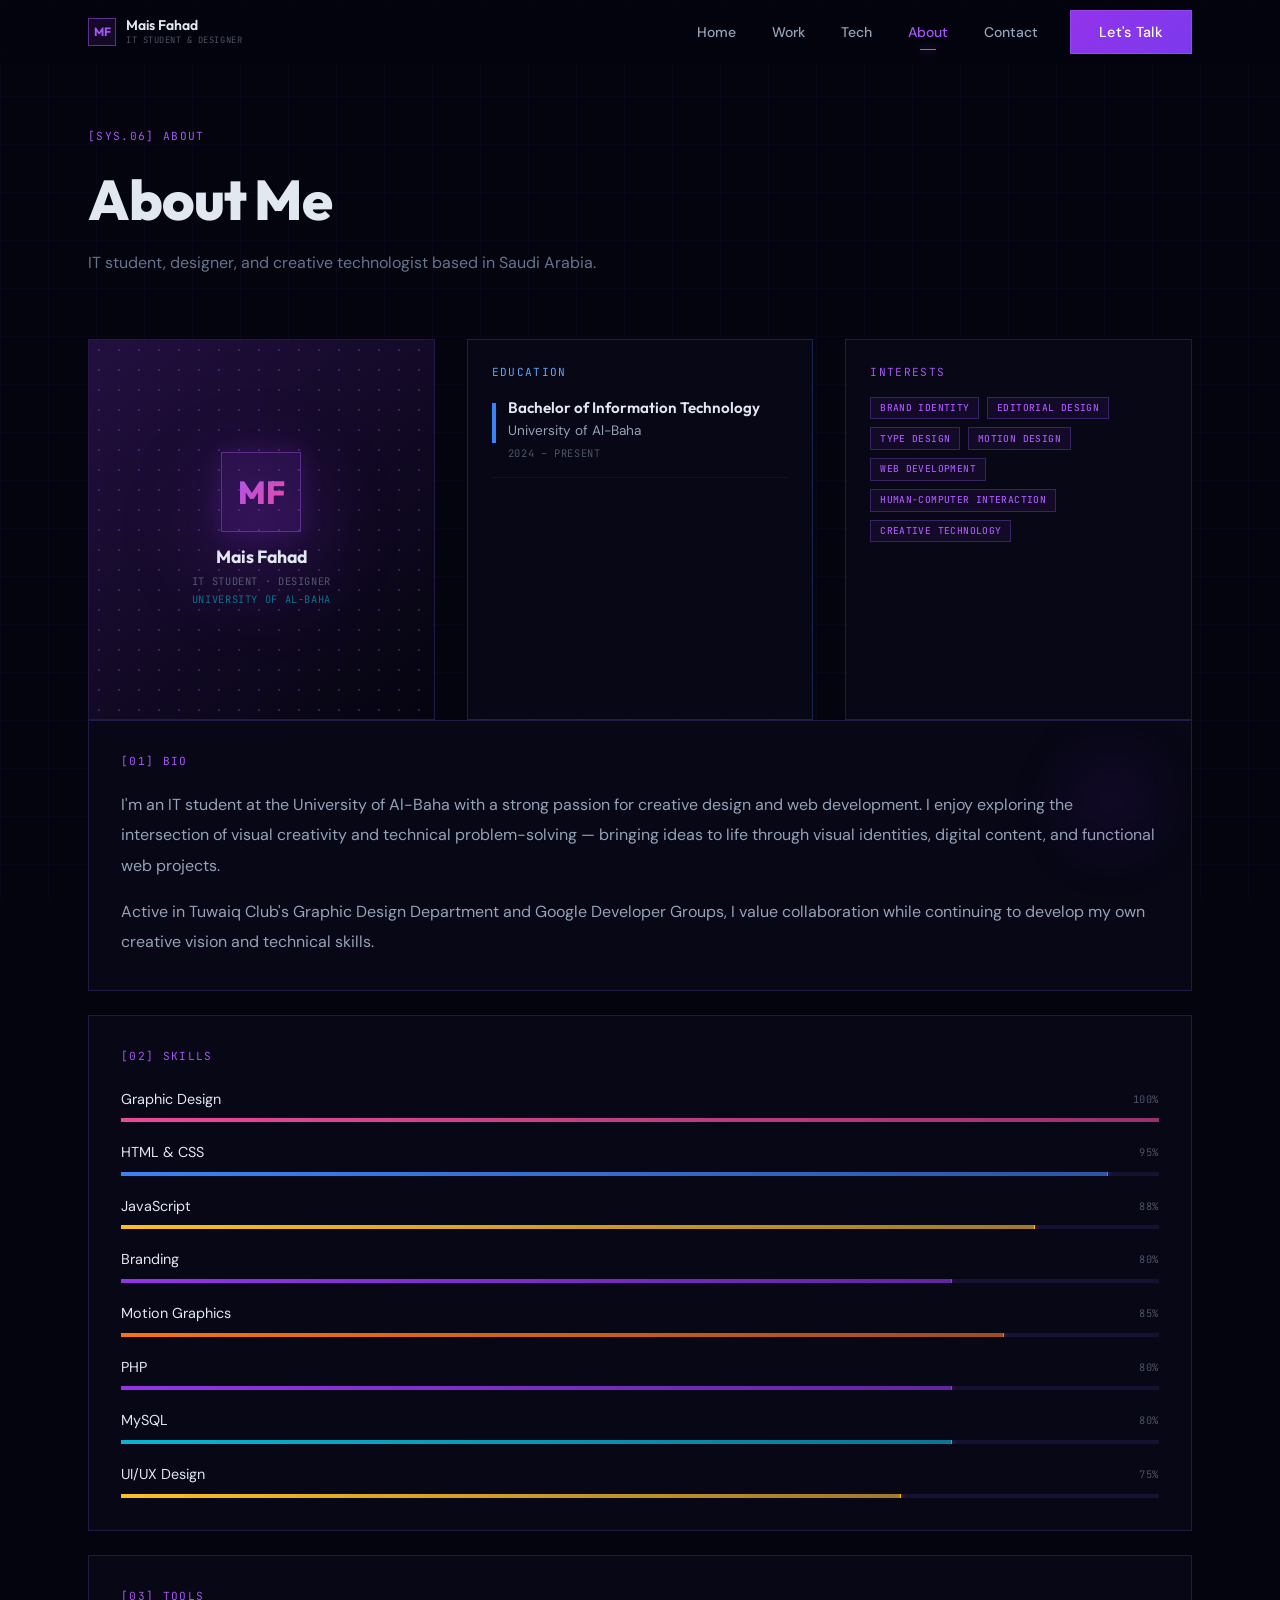
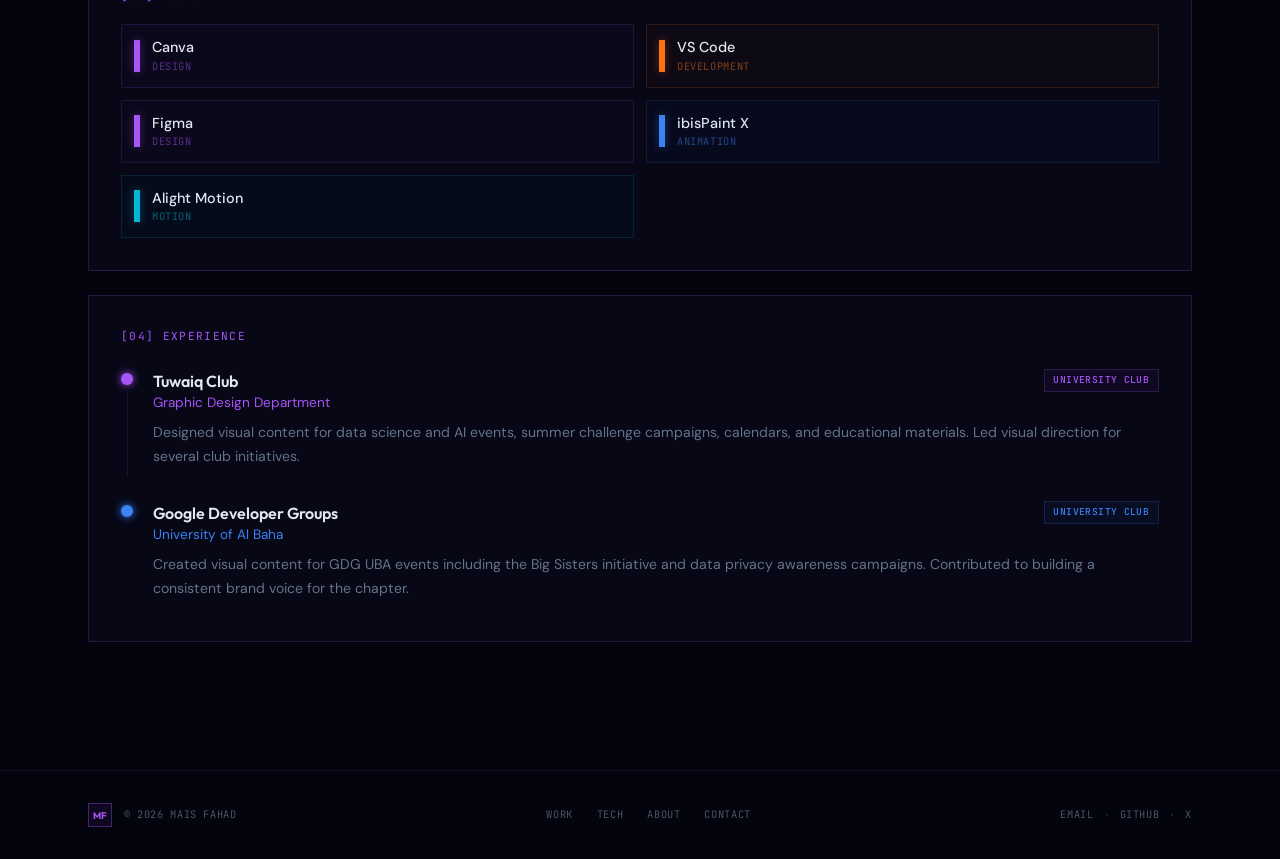
==== commit 25a4cf7c: "finliyyyyyyyy" ====
--- a/about.html
+++ b/about.html
@@ -116,14 +116,14 @@
       <div class="about-bio__glow" aria-hidden="true"></div>
       <div class="section-label about-card__label">[01] BIO</div>
       <p class="about-bio__text about-bio__text--spaced">
-        I'm an IT student with a deep passion for visual design — I've been working at the
-        intersection of technology and creativity for over two years, building brands,
-        designing interfaces, and developing web systems.
+        I'm an IT student at the University of Al-Baha with a strong passion for creative 
+        design and web development. I enjoy exploring the intersection of visual creativity
+        and technical problem-solving — bringing ideas to life through visual identities, 
+        digital content, and functional web projects.
       </p>
       <p class="about-bio__text">
-        What drives me is the belief that great design and solid technical thinking are not
-        opposites — they're partners. I want to build things that work beautifully and feel
-        right, whether that's a brand identity, a web application, or a motion piece.
+        Active in Tuwaiq Club's Graphic Design Department and Google Developer Groups, I value
+        collaboration while continuing to develop my own creative vision and technical skills.
       </p>
     </div>
 
@@ -131,39 +131,79 @@
     <div class="neon-card about-card">
       <div class="section-label about-card__label about-card__label--lg">[02] SKILLS</div>
       <div class="about-skills">
-        <div class="about-skill about-accent--lilac about-skill--ui-ux">
+        <div class="about-skill about-accent--pink about-skill--graphic">
+          <div class="about-skill__head">
+            <span class="about-skill__name">Graphic Design</span>
+            <span class="label-mono">100%</span>
+          </div>
+          <div class="about-skill__track">
+            <div class="about-skill__fill"></div>
+            <div class="about-skill__marker"></div>
+          </div>
+        </div>
+        <div class="about-skill about-accent--blue about-skill--html-css">
+          <div class="about-skill__head">
+            <span class="about-skill__name">HTML &amp; CSS</span>
+            <span class="label-mono">95%</span>
+          </div>
+          <div class="about-skill__track">
+            <div class="about-skill__fill"></div>
+            <div class="about-skill__marker"></div>
+          </div>
+        </div>
+        <div class="about-skill about-accent--yellow about-skill--javascript">
+          <div class="about-skill__head">
+            <span class="about-skill__name">JavaScript</span>
+            <span class="label-mono">88%</span>
+          </div>
+          <div class="about-skill__track">
+            <div class="about-skill__fill"></div>
+            <div class="about-skill__marker"></div>
+          </div>
+        </div>
+        <div class="about-skill about-accent--purple about-skill--branding">
+          <div class="about-skill__head">
+            <span class="about-skill__name">Branding</span>
+            <span class="label-mono">80%</span>
+          </div>
+          <div class="about-skill__track">
+            <div class="about-skill__fill"></div>
+            <div class="about-skill__marker"></div>
+          </div>
+        </div>
+        <div class="about-skill about-accent--orange about-skill--motion">
+          <div class="about-skill__head">
+            <span class="about-skill__name">Motion Graphics</span>
+            <span class="label-mono">85%</span>
+          </div>
+          <div class="about-skill__track">
+            <div class="about-skill__fill"></div>
+            <div class="about-skill__marker"></div>
+          </div>
+        </div>
+        <div class="about-skill about-accent--purple about-skill--php">
+          <div class="about-skill__head">
+            <span class="about-skill__name">PHP</span>
+            <span class="label-mono">80%</span>
+          </div>
+          <div class="about-skill__track">
+            <div class="about-skill__fill"></div>
+            <div class="about-skill__marker"></div>
+          </div>
+        </div>
+        <div class="about-skill about-accent--cyan about-skill--mysql">
+          <div class="about-skill__head">
+            <span class="about-skill__name">MySQL</span>
+            <span class="label-mono">80%</span>
+          </div>
+          <div class="about-skill__track">
+            <div class="about-skill__fill"></div>
+            <div class="about-skill__marker"></div>
+          </div>
+        </div>
+      <div class="about-skill about-accent--yellow about-skill--ui-ux">
           <div class="about-skill__head">
             <span class="about-skill__name">UI/UX Design</span>
-            <span class="label-mono">90%</span>
-          </div>
-          <div class="about-skill__track">
-            <div class="about-skill__fill"></div>
-            <div class="about-skill__marker"></div>
-          </div>
-        </div>
-        <div class="about-skill about-accent--pink about-skill--graphic">
-          <div class="about-skill__head">
-            <span class="about-skill__name">Graphic Design</span>
-            <span class="label-mono">92%</span>
-          </div>
-          <div class="about-skill__track">
-            <div class="about-skill__fill"></div>
-            <div class="about-skill__marker"></div>
-          </div>
-        </div>
-        <div class="about-skill about-accent--purple about-skill--branding">
-          <div class="about-skill__head">
-            <span class="about-skill__name">Branding</span>
-            <span class="label-mono">85%</span>
-          </div>
-          <div class="about-skill__track">
-            <div class="about-skill__fill"></div>
-            <div class="about-skill__marker"></div>
-          </div>
-        </div>
-        <div class="about-skill about-accent--orange about-skill--motion">
-          <div class="about-skill__head">
-            <span class="about-skill__name">Motion Graphics</span>
             <span class="label-mono">75%</span>
           </div>
           <div class="about-skill__track">
@@ -171,47 +211,7 @@
             <div class="about-skill__marker"></div>
           </div>
         </div>
-        <div class="about-skill about-accent--blue about-skill--html-css">
-          <div class="about-skill__head">
-            <span class="about-skill__name">HTML &amp; CSS</span>
-            <span class="label-mono">88%</span>
-          </div>
-          <div class="about-skill__track">
-            <div class="about-skill__fill"></div>
-            <div class="about-skill__marker"></div>
-          </div>
-        </div>
-        <div class="about-skill about-accent--yellow about-skill--javascript">
-          <div class="about-skill__head">
-            <span class="about-skill__name">JavaScript</span>
-            <span class="label-mono">72%</span>
-          </div>
-          <div class="about-skill__track">
-            <div class="about-skill__fill"></div>
-            <div class="about-skill__marker"></div>
-          </div>
-        </div>
-        <div class="about-skill about-accent--purple about-skill--php">
-          <div class="about-skill__head">
-            <span class="about-skill__name">PHP</span>
-            <span class="label-mono">65%</span>
-          </div>
-          <div class="about-skill__track">
-            <div class="about-skill__fill"></div>
-            <div class="about-skill__marker"></div>
-          </div>
-        </div>
-        <div class="about-skill about-accent--cyan about-skill--mysql">
-          <div class="about-skill__head">
-            <span class="about-skill__name">MySQL</span>
-            <span class="label-mono">68%</span>
-          </div>
-          <div class="about-skill__track">
-            <div class="about-skill__fill"></div>
-            <div class="about-skill__marker"></div>
-          </div>
-        </div>
-      </div>
+     </div>
     </div>
 
     <!-- Tools -->
@@ -221,36 +221,36 @@
         <div class="about-tool about-accent--lilac">
           <div class="about-tool__bar"></div>
           <div>
+            <div class="about-tool__name">Canva</div>
+            <div class="label-mono about-tool__category">DESIGN</div>
+          </div>
+        </div>
+         <div class="about-tool about-accent--orange">
+          <div class="about-tool__bar"></div>
+          <div>
+            <div class="about-tool__name">VS Code</div>
+            <div class="label-mono about-tool__category">DEVELOPMENT</div>
+          </div>
+        </div>
+        <div class="about-tool about-accent--lilac">
+          <div class="about-tool__bar"></div>
+          <div>
             <div class="about-tool__name">Figma</div>
             <div class="label-mono about-tool__category">DESIGN</div>
           </div>
         </div>
-        <div class="about-tool about-accent--orange">
-          <div class="about-tool__bar"></div>
-          <div>
-            <div class="about-tool__name">Adobe Illustrator</div>
-            <div class="label-mono about-tool__category">DESIGN</div>
-          </div>
-        </div>
         <div class="about-tool about-accent--blue">
           <div class="about-tool__bar"></div>
           <div>
-            <div class="about-tool__name">Adobe Photoshop</div>
-            <div class="label-mono about-tool__category">DESIGN</div>
-          </div>
-        </div>
-        <div class="about-tool about-accent--purple">
-          <div class="about-tool__bar"></div>
-          <div>
-            <div class="about-tool__name">After Effects</div>
+            <div class="about-tool__name">ibisPaint X </div>
+            <div class="label-mono about-tool__category">ANIMATION</div>
+          </div>
+        </div>
+        <div class="about-tool about-accent--cyan">
+          <div class="about-tool__bar"></div>
+          <div>
+            <div class="about-tool__name">Alight Motion</div>
             <div class="label-mono about-tool__category">MOTION</div>
-          </div>
-        </div>
-        <div class="about-tool about-accent--cyan">
-          <div class="about-tool__bar"></div>
-          <div>
-            <div class="about-tool__name">VS Code</div>
-            <div class="label-mono about-tool__category">DEVELOPMENT</div>
           </div>
         </div>
       </div>
@@ -287,7 +287,7 @@
                 <div class="about-timeline__org">Google Developer Groups</div>
                 <div class="about-timeline__role">University of Al Baha</div>
               </div>
-              <span class="tag about-timeline__tag">Community Organization</span>
+              <span class="tag about-timeline__tag">University Club</span>
             </div>
             <p class="about-timeline__text">Created visual content for GDG UBA events including the Big Sisters initiative and data privacy awareness campaigns. Contributed to building a consistent brand voice for the chapter.</p>
           </div>
--- a/css/style.css
+++ b/css/style.css
@@ -133,7 +133,6 @@
 
 img, svg, video, canvas, audio, iframe, embed, object {
   display: block;
-  vertical-align: middle;
 }
 
 img, video {
@@ -1172,6 +1171,7 @@
 }
 
 /* Full-size layers inside the thumbnail */
+.work-card__image,
 .work-card__bg,
 .work-card__dots,
 .work-card__glow-wrap,
@@ -1182,12 +1182,22 @@
   inset: 0;
 }
 
+.work-card__image {
+  width: 100%;
+  height: 100%;
+  object-fit: cover;
+  display: block;
+  z-index: 1;
+}
+
 .work-card__bg {
+  z-index: 0;
   background: linear-gradient(135deg, rgba(var(--c1-rgb), calc(48 / 255)) 0%, rgba(var(--c2-rgb), calc(32 / 255)) 50%, rgba(4, 4, 14, 0.8) 100%);
   transition: scale 0.5s var(--ease-default);
 }
 
 .work-card__dots {
+  z-index: 2;
   background-image: radial-gradient(circle, rgba(var(--c1-rgb), calc(64 / 255)) 1px, transparent 1px);
   background-size: 18px 18px;
   opacity: 0.5;
@@ -1196,6 +1206,7 @@
 .work-card__glow-wrap,
 .work-card__hover,
 .work-placeholder__center {
+  z-index: 3;
   display: flex;
   align-items: center;
   justify-content: center;
@@ -1211,6 +1222,7 @@
 
 .work-card__corner {
   position: absolute;
+  z-index: 4;
   top: 0.75rem;
 }
 
@@ -1223,6 +1235,7 @@
 
 /* Hover overlay ("View Project") */
 .work-card__hover {
+  z-index: 5;
   opacity: 0;
   transition: opacity 0.3s var(--ease-default);
 }
@@ -1241,6 +1254,7 @@
 
 .work-card__line {
   position: absolute;
+  z-index: 4;
   bottom: 0;
   left: 0;
   right: 0;
@@ -1327,62 +1341,6 @@
   .work-card:hover .work-card__bg { scale: 1.05; }
   .work-card:hover .work-card__hover,
   .work-card:hover .work-card__arrow { opacity: 1; }
-}
-
-/* ---- "Upcoming" placeholder card ---- */
-.work-placeholder {
-  display: flex;
-  flex-direction: column;
-  overflow: hidden;
-  border: 1px dashed rgba(var(--o-rgb), calc(37 / 255));
-  background: rgba(9, 9, 25, 0.3);
-}
-
-.work-placeholder__dots {
-  background-image: radial-gradient(circle, rgba(var(--o-rgb), calc(21 / 255)) 1px, transparent 1px);
-  background-size: 18px 18px;
-}
-
-.work-placeholder__badge {
-  display: flex;
-  align-items: center;
-  gap: 0.5rem;
-  border: 1px dashed rgba(var(--o-rgb), calc(48 / 255));
-  padding: 0.4rem 0.8rem;
-}
-
-.work-placeholder__badge-text {
-  color: rgba(var(--o-rgb), calc(80 / 255));
-  font-size: 0.6rem;
-  letter-spacing: 0.1em;
-}
-
-.work-placeholder__line {
-  position: absolute;
-  bottom: 0;
-  left: 0;
-  right: 0;
-  height: 1px;
-  background: linear-gradient(90deg, rgba(var(--o-rgb), calc(48 / 255)), transparent);
-}
-
-.work-placeholder__bar-title {
-  height: 0.75rem;
-  width: 8rem;
-  background: rgba(var(--o-rgb), calc(18 / 255));
-  border: 1px dashed rgba(var(--o-rgb), calc(32 / 255));
-}
-
-.work-placeholder__bar-tag {
-  height: 1rem;
-  width: 4rem;
-  background: rgba(var(--o-rgb), calc(13 / 255));
-  border: 1px dashed rgba(var(--o-rgb), calc(32 / 255));
-}
-
-/* The placeholder's meta row does not wrap */
-.work-placeholder .work-card__meta {
-  flex-wrap: nowrap;
 }
 
 /* ---- Work: responsive ---- */
@@ -1505,80 +1463,6 @@
   color: #e2e8f0;
 }
 
-/* ---- Banner ---- */
-.project-banner {
-  position: relative;
-  width: 100%;
-  margin-bottom: 5rem;
-  overflow: hidden;
-  aspect-ratio: 21 / 9;
-}
-
-.project-banner__bg,
-.project-banner__dots,
-.project-banner__layer {
-  position: absolute;
-  inset: 0;
-}
-
-.project-banner__bg {
-  background: linear-gradient(135deg, rgba(var(--c1-rgb), calc(37 / 255)) 0%, rgba(var(--c2-rgb), calc(24 / 255)) 50%, rgba(4, 4, 14, 0.85) 100%);
-}
-
-.project-banner__dots {
-  background-image: radial-gradient(circle, rgba(var(--c1-rgb), calc(53 / 255)) 1px, transparent 1px);
-  background-size: 24px 24px;
-}
-
-.project-banner__layer {
-  display: flex;
-  align-items: center;
-  justify-content: center;
-}
-
-.project-banner__glow {
-  width: 300px;
-  height: 300px;
-  border-radius: 50%;
-  background: radial-gradient(circle, rgba(var(--c1-rgb), calc(40 / 255)) 0%, transparent 70%);
-  filter: blur(60px);
-}
-
-.project-banner__center { text-align: center; }
-
-.project-banner__title {
-  font-family: 'Outfit', sans-serif;
-  font-size: 4rem;
-  font-weight: 300;
-  color: rgba(var(--c1-rgb), calc(144 / 255));
-  letter-spacing: 0.3em;
-  text-transform: uppercase;
-}
-
-.project-banner__subtitle {
-  margin-top: 0.5rem;
-  color: rgba(var(--c2-rgb), calc(112 / 255));
-  letter-spacing: 0.18em;
-}
-
-.project-banner__corner {
-  position: absolute;
-  top: 1rem;
-  font-size: 0.6rem;
-}
-
-.project-banner__corner--left { left: 1rem; }
-.project-banner__corner--right { right: 1rem; }
-
-.project-banner__line {
-  position: absolute;
-  bottom: 0;
-  left: 0;
-  right: 0;
-  height: 1px;
-  background: linear-gradient(90deg, transparent, rgba(var(--c1-rgb), calc(80 / 255)), transparent);
-}
-
 /* ---- Section cards ---- */
 .project-sections {
   display: flex;
@@ -1692,26 +1576,6 @@
 
 .project-type-row__role { color: #a855f7; }
 
-/* ---- Florra: visual elements ---- */
-.project-elements {
-  display: grid;
-  grid-template-columns: repeat(3, minmax(0, 1fr));
-  gap: 0.75rem;
-}
-
-.project-element {
-  padding: 0.625rem 0.75rem;
-  text-align: center;
-  border: 1px solid rgba(147, 51, 234, 0.2);
-  background: rgba(9, 9, 25, 0.5);
-}
-
-.project-element__text {
-  font-family: 'DM Sans', sans-serif;
-  font-size: 0.78rem;
-  color: #94a3b8;
-}
-
 /* ---- Mockup tiles (applications / deliverables) ---- */
 .project-tiles {
   display: grid;
@@ -1724,7 +1588,7 @@
   overflow: hidden;
   aspect-ratio: 4 / 3;
   border: 1px solid rgba(var(--b-rgb), calc(32 / 255));
-  background: linear-gradient(135deg, rgba(var(--b-rgb), calc(20 / 255)) 0%, rgba(var(--a-rgb), calc(24 / 255)) 100%);
+  background: linear-gradient(135deg, rgba(var(--b-rgb), calc(20 / 255)) 0%, rgba(var(--a-rgb), calc(24 / 255)) 100%);  
 }
 
 .project-tile--1 { background: linear-gradient(135deg, rgba(var(--b-rgb), calc(31 / 255)) 0%, rgba(var(--a-rgb), calc(24 / 255)) 100%); }
@@ -1751,153 +1615,6 @@
   font-size: 0.55rem;
   color: rgba(var(--b-rgb), calc(112 / 255));
 }
-
-/* ---- Florra: final identity ---- */
-.project-final {
-  position: relative;
-  width: 100%;
-  overflow: hidden;
-  aspect-ratio: 16 / 6;
-}
-
-.project-final__bg,
-.project-final__dots,
-.project-final__center {
-  position: absolute;
-  inset: 0;
-}
-
-.project-final__bg {
-  background: linear-gradient(135deg, rgba(122, 140, 110, 0.15) 0%, rgba(212, 196, 160, 0.1) 50%, rgba(61, 74, 50, 0.2) 100%);
-}
-
-.project-final__dots {
-  background-image: radial-gradient(circle, rgba(212, 196, 160, 0.25) 1px, transparent 1px);
-  background-size: 20px 20px;
-}
-
-.project-final__center {
-  display: flex;
-  align-items: center;
-  justify-content: center;
-}
-
-.project-final__word {
-  font-family: 'Outfit', sans-serif;
-  font-size: 3.5rem;
-  font-weight: 300;
-  color: rgba(212, 196, 160, 0.5);
-  letter-spacing: 0.4em;
-  text-transform: uppercase;
-}
-
-.project-final__palette {
-  position: absolute;
-  bottom: 0.75rem;
-  left: 0;
-  right: 0;
-  display: flex;
-  justify-content: center;
-  gap: 1rem;
-}
-
-.project-final__dot {
-  width: 0.75rem;
-  height: 0.75rem;
-  background: var(--swatch);
-}
-
-/* ---- Generic: visual direction ---- */
-.project-direction {
-  position: relative;
-  width: 100%;
-  overflow: hidden;
-  aspect-ratio: 21 / 6;
-}
-
-.project-direction__bg,
-.project-direction__dots,
-.project-direction__swatches {
-  position: absolute;
-  inset: 0;
-}
-
-.project-direction__bg {
-  background: linear-gradient(135deg, rgba(var(--c1-rgb), calc(24 / 255)) 0%, rgba(var(--c2-rgb), calc(18 / 255)) 50%, rgba(4, 4, 14, 0.8) 100%);
-}
-
-.project-direction__dots {
-  background-image: radial-gradient(circle, rgba(var(--c1-rgb), calc(48 / 255)) 1px, transparent 1px);
-  background-size: 20px 20px;
-}
-
-.project-direction__swatches {
-  display: flex;
-  align-items: center;
-  justify-content: center;
-  gap: 16px;
-}
-
-.project-swatch-square {
-  width: 60px;
-  height: 60px;
-  border: 1px solid rgba(var(--c1-rgb), calc(64 / 255));
-}
-
-.project-swatch-square--0 { background: linear-gradient(135deg, rgba(var(--c1-rgb), calc(48 / 255)) 0%, rgba(var(--c2-rgb), calc(36 / 255)) 100%); }
-.project-swatch-square--1 { background: linear-gradient(135deg, rgba(var(--c1-rgb), calc(64 / 255)) 0%, rgba(var(--c2-rgb), calc(48 / 255)) 100%); }
-.project-swatch-square--2 { background: linear-gradient(135deg, rgba(var(--c1-rgb), calc(80 / 255)) 0%, rgba(var(--c2-rgb), calc(60 / 255)) 100%); }
-
-.project-direction__caption {
-  position: absolute;
-  bottom: 0.5rem;
-  left: 1rem;
-  font-size: 0.55rem;
-  color: rgba(var(--c1-rgb), calc(96 / 255));
-}
-
-/* ---- Generic: "case study coming soon" card ---- */
-.project-cta {
-  display: flex;
-  flex-direction: column;
-  align-items: center;
-  justify-content: space-between;
-  gap: 1.5rem;
-  padding: 2rem;
-}
-
-.project-cta,
-.project-cta:hover {
-  border-color: rgba(var(--c1-rgb), calc(37 / 255));
-}
-
-.project-cta__label {
-  margin-bottom: 0.5rem;
-  color: var(--c1);
-}
-
-.project-cta__text {
-  font-family: 'DM Sans', sans-serif;
-  font-size: 0.9rem;
-  color: #64748b;
-}
-
-.project-cta__status {
-  display: flex;
-  align-items: center;
-  gap: 0.5rem;
-  flex-shrink: 0;
-}
-
-.project-cta__dot {
-  width: 0.5rem;
-  height: 0.5rem;
-  border-radius: 9999px;
-  background: var(--c1);
-  opacity: 0.6;
-}
-
-.project-cta__status-text { color: rgba(var(--c1-rgb), calc(128 / 255)); }
 
 /* ---- Previous / next navigation ---- */
 .project-divider {
@@ -1960,6 +1677,50 @@
   .project-hero { grid-template-columns: repeat(2, minmax(0, 1fr)); }
 }
 
+.project-tile__image {
+  width: 100%;
+  max-width: 100%;
+  height: auto;
+  max-height: 70vh;
+  object-fit: contain;
+}
+/* Video inside project gallery */
+.project-tile {
+  overflow: hidden;
+}
+
+.project-tile__dots {
+  z-index: 1;
+  pointer-events: none;
+}
+.project-tile__caption {
+  pointer-events: none;
+}
+.project-tile:has(video) {
+  aspect-ratio: auto;
+  min-height: 320px;
+  min-width: 620px
+}
+/* Allow video controls to receive mouse/touch input */
+.project-tile__image {
+  position: relative;
+  z-index: 10;
+  pointer-events: auto !important;
+  inset: 0;
+  width: 100%;
+  height: 100%;
+  object-fit: contain;
+  display: block;
+  padding: 0.35rem;
+}
+
+
+.project-tile::before,
+.project-tile::after,
+.project-tile__dots,
+.project-tile__caption {
+  pointer-events: none !important;
+}
 
 /* ==========================================================================
    PAGE: TECH  (tech.html)
@@ -2116,8 +1877,12 @@
   top: 0.75rem;
   left: 0.75rem;
   font-size: 0.55rem;
-}
-
+  border-radius: 0.25rem;
+}
+img {
+  border-radius: 20px;
+  padding: 10px;
+}
 .tech-card__rule-wrap {
   position: absolute;
   bottom: 0.75rem;
@@ -2483,14 +2248,14 @@
 }
 
 /* bar length per skill */
-.about-skill--ui-ux      { --level: 90%; }
-.about-skill--graphic    { --level: 92%; }
-.about-skill--branding   { --level: 85%; }
-.about-skill--motion     { --level: 75%; }
-.about-skill--html-css   { --level: 88%; }
-.about-skill--javascript { --level: 72%; }
-.about-skill--php        { --level: 65%; }
-.about-skill--mysql      { --level: 68%; }
+.about-skill--ui-ux      { --level: 75%; }
+.about-skill--graphic    { --level: 100%; }
+.about-skill--branding   { --level: 80%; }
+.about-skill--motion     { --level: 85%; }
+.about-skill--html-css   { --level: 95%; }
+.about-skill--javascript { --level: 88%; }
+.about-skill--php        { --level: 80%; }
+.about-skill--mysql      { --level: 80%; }
 
 .about-skill {
   display: flex;
